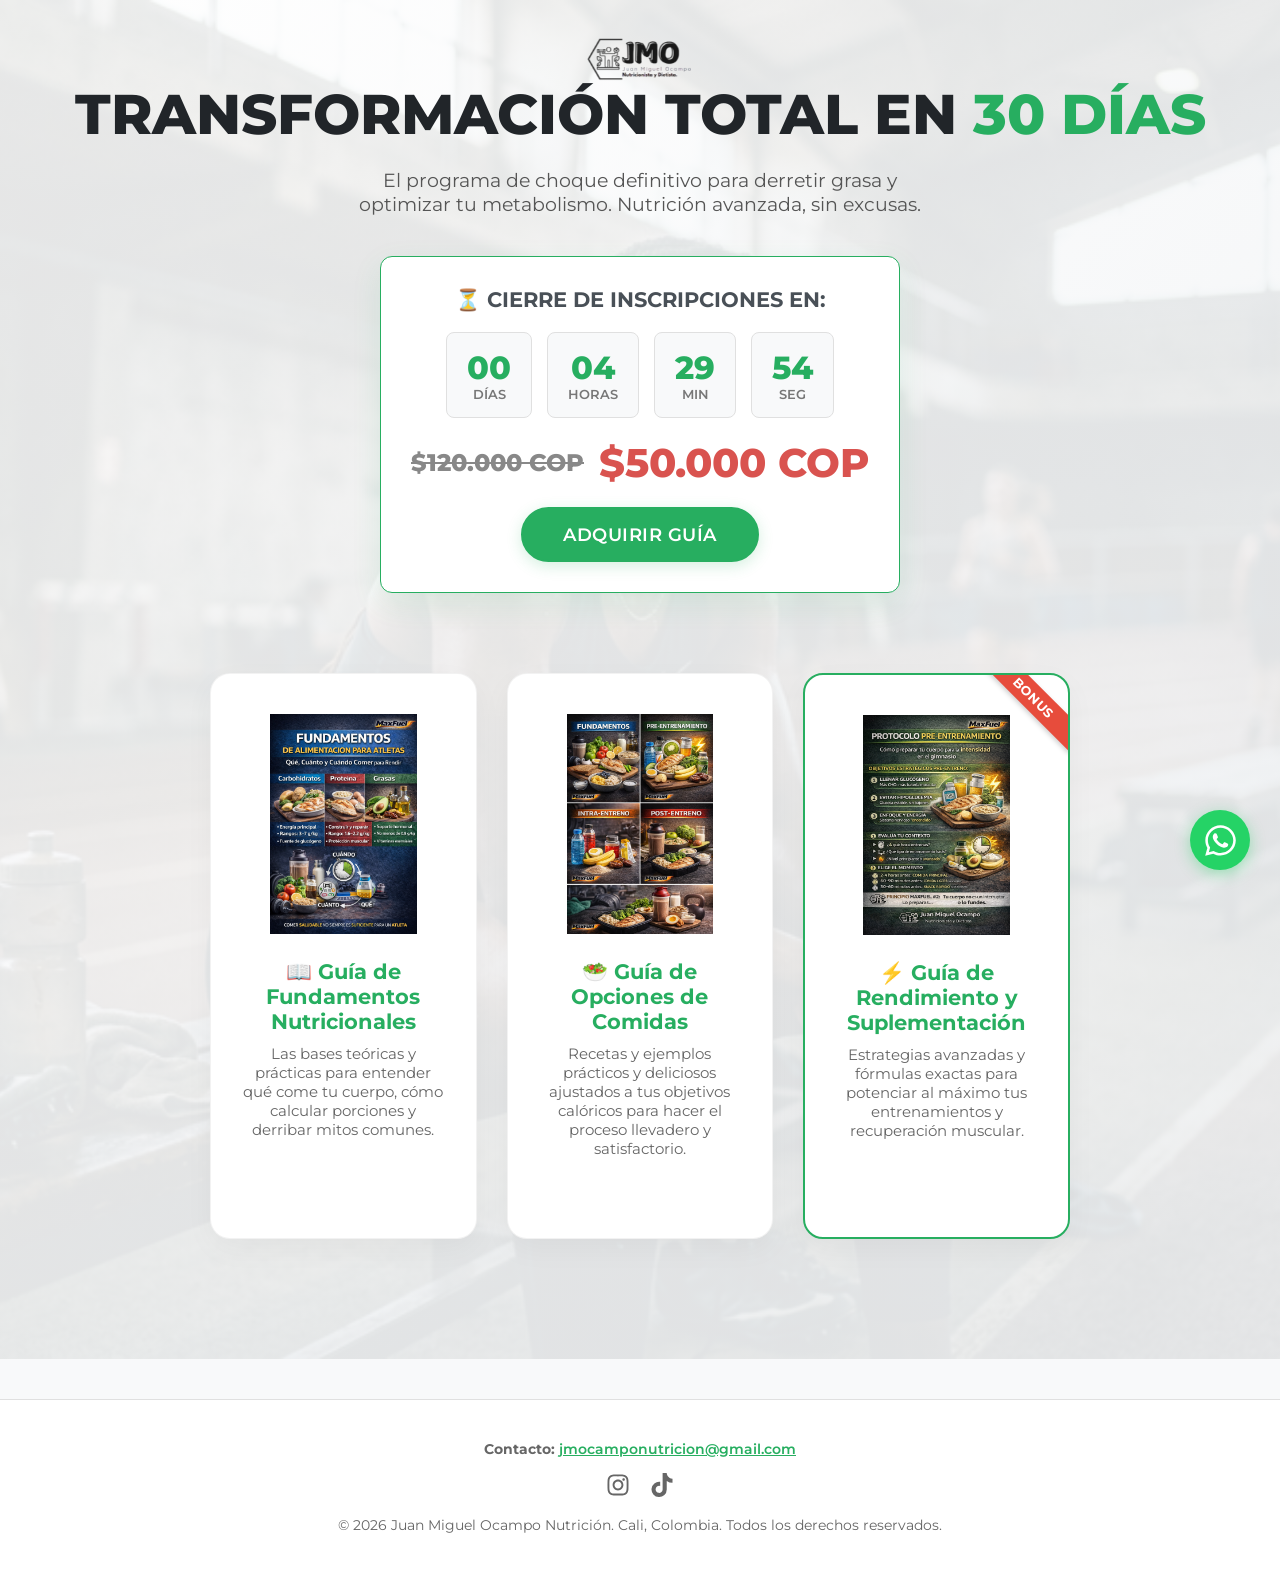
==== reto-30-dias.html @ 84cad260 "Add files via upload" ====
<!DOCTYPE html>
<html lang="es">

<head>
    <meta charset="UTF-8">
    <meta name="viewport" content="width=device-width, initial-scale=1.0">
    <title>Reto 30 Días - Juan Miguel Ocampo Nutrición</title>
    <meta name="description"
        content="Únete al Reto de 30 Días con Juan Miguel Ocampo, Nutricionista Deportivo. Transforma tu cuerpo con un plan nutricional de corte, guías de alimentación y soporte VIP.">
    <meta name="keywords"
        content="Juan Miguel Ocampo, nutricionista deportivo, reto 30 días, pérdida de grasa, déficit calórico, nutrición para atletas, transformación corporal">
    <meta name="author" content="Juan Miguel Ocampo">
    <link rel="icon" type="image/png" href="logo_jmo-sin_fondo.png">
    <link href="https://fonts.googleapis.com/css2?family=Montserrat:wght@400;600;800&display=swap" rel="stylesheet">
    <style>
        :root {
            --primary: #27ae60;
            --primary-hover: #219653;
            --dark-bg: #f8f9fa;
            --darker-bg: #ffffff;
            --text-main: #333333;
            --text-muted: #666666;
            --accent: rgba(39, 174, 96, 0.1);
            --border-color: #e0e0e0;
        }

        * {
            margin: 0;
            padding: 0;
            box-sizing: border-box;
        }

        html,
        body {
            overflow-x: hidden;
            width: 100%;
        }

        body {
            font-family: 'Montserrat', sans-serif;
            background-color: var(--dark-bg);
            color: var(--text-main);
            text-align: center;
        }

        header {
            padding: 15px 20px;
            background-color: transparent;
            position: fixed;
            width: 100%;
            top: 0;
            z-index: 1000;
            border-bottom: 1px solid transparent;
            transition: all 0.3s ease;
        }

        header.scrolled {
            background-color: rgba(255, 255, 255, 0.95);
            backdrop-filter: blur(10px);
            border-bottom: 1px solid var(--border-color);
            box-shadow: 0 4px 20px rgba(0, 0, 0, 0.05);
            padding: 10px 20px;
        }

        .logo {
            display: flex;
            align-items: center;
            justify-content: center;
        }

        .logo img {
            height: 80px;
            width: auto;
            max-width: 300px;
            object-fit: contain;
        }

        .hero {
            padding: 80px 20px;
            background: linear-gradient(135deg, rgba(255, 255, 255, 0.9) 0%, rgba(241, 243, 245, 0.93) 100%), url('img/reto_athlete.png') no-repeat center center/cover;
        }

        .hero h1 {
            font-size: 3.5rem;
            text-transform: uppercase;
            margin-bottom: 20px;
            color: #212529;
            font-weight: 800;
        }

        .hero h1 span {
            color: var(--primary);
        }

        .hero p {
            max-width: 600px;
            margin: 0 auto 40px;
            font-size: 1.2rem;
            color: #555555;
        }

        .urgency {
            background: #ffffff;
            padding: 30px;
            border-radius: 12px;
            border: 1px solid var(--primary);
            display: inline-block;
            margin-bottom: 40px;
            box-shadow: 0 10px 30px rgba(39, 174, 96, 0.1);
        }

        .timer {
            display: flex;
            gap: 15px;
            justify-content: center;
            margin: 20px 0;
        }

        .time-box {
            background: #f8f9fa;
            padding: 15px 20px;
            border-radius: 8px;
            border: 1px solid var(--border-color);
        }

        .time-box span {
            font-size: 2rem;
            font-weight: 800;
            color: var(--primary);
            display: block;
        }

        .time-label {
            font-size: 0.8rem;
            text-transform: uppercase;
            color: #777777;
            font-weight: 600;
        }

        .price-tag {
            font-size: 2.5rem;
            font-weight: 800;
            margin: 20px 0;
            display: flex;
            align-items: center;
            justify-content: center;
            gap: 15px;
        }

        .old-price {
            text-decoration: line-through;
            color: #888888;
            font-size: 1.5rem;
        }

        .new-price {
            color: #d9534f;
        }

        .btn {
            background: var(--primary);
            color: #ffffff;
            padding: 15px 40px;
            border-radius: 30px;
            font-size: 1.1rem;
            font-weight: 600;
            text-transform: uppercase;
            letter-spacing: 0.5px;
            text-decoration: none;
            display: inline-block;
            transition: 0.3s;
            box-shadow: 0 4px 15px rgba(39, 174, 96, 0.2);
            border: 2px solid var(--primary);
        }

        .btn:hover {
            transform: translateY(-3px);
            background: var(--primary-hover);
            border-color: var(--primary-hover);
            box-shadow: 0 8px 20px rgba(39, 174, 96, 0.3);
        }

        .features {
            display: grid;
            grid-template-columns: repeat(auto-fit, minmax(250px, 1fr));
            gap: 30px;
            max-width: 900px;
            margin: 40px auto;
            padding: 0 20px;
        }

        .feature-box {
            background: #ffffff;
            border: 1px solid rgba(0, 0, 0, 0.05);
            padding: 40px 30px;
            border-radius: 20px;
            transition: all 0.4s cubic-bezier(0.165, 0.84, 0.44, 1);
            text-align: center;
            box-shadow: 0 10px 30px rgba(0, 0, 0, 0.04);
            position: relative;
            overflow: hidden;
            display: flex;
            flex-direction: column;
            align-items: center;
        }

        .feature-box::before {
            content: '';
            position: absolute;
            top: 0;
            left: 0;
            width: 100%;
            height: 5px;
            background: linear-gradient(90deg, var(--primary), #2ecc71);
            opacity: 0;
            transition: opacity 0.4s ease;
        }

        .feature-box:hover {
            transform: translateY(-10px);
            box-shadow: 0 20px 40px rgba(39, 174, 96, 0.12);
            border-color: transparent;
        }

        .feature-box:hover::before {
            opacity: 1;
        }

        .feature-img {
            width: 100%;
            height: 220px;
            object-fit: contain;
            margin-bottom: 25px;
            transition: transform 0.5s ease;
        }

        .feature-box:hover .feature-img {
            transform: scale(1.05);
        }

        .feature-box h3 {
            color: var(--primary);
            margin-bottom: 10px;
            font-size: 1.3rem;
        }

        .feature-box p {
            color: #666666;
            font-size: 0.95rem;
        }

        @media (max-width: 768px) {
            .logo img {
                height: 60px;
            }

            .hero {
                padding: 100px 15px 40px;
            }

            .hero h1 {
                font-size: 2.3rem;
            }

            .hero p {
                font-size: 1rem;
            }

            .timer {
                flex-wrap: wrap;
                gap: 10px;
            }

            .time-box {
                padding: 10px 15px;
            }

            .time-box span {
                font-size: 1.5rem;
            }

            .price-tag {
                flex-direction: column;
                gap: 5px;
            }

            .btn {
                padding: 12px 25px;
                font-size: 1rem;
            }

            .features {
                margin: 20px auto;
                grid-template-columns: 1fr;
            }

            .feature-box {
                padding: 20px;
            }
        }

        .whatsapp-float {
            position: fixed;
            width: 60px;
            height: 60px;
            bottom: 30px;
            right: 30px;
            background-color: #25d366;
            color: #FFF;
            border-radius: 50px;
            display: flex;
            align-items: center;
            justify-content: center;
            box-shadow: 0 4px 15px rgba(37, 211, 102, 0.4);
            z-index: 1000;
            transition: all 0.3s ease;
        }

        .whatsapp-float:hover {
            transform: scale(1.1) translateY(-5px);
            box-shadow: 0 8px 25px rgba(37, 211, 102, 0.6);
            color: #FFF;
        }

        .whatsapp-icon {
            width: 35px;
            height: 35px;
            fill: currentColor;
        }

        /* Footer */
        footer {
            padding: 40px 5%;
            text-align: center;
            border-top: 1px solid var(--border-color);
            background: #ffffff;
            color: var(--text-muted);
            font-size: 0.9rem;
            margin-top: 40px;
        }

        .social-links {
            margin-top: 15px;
            display: flex;
            justify-content: center;
            gap: 20px;
        }

        .social-links a {
            color: var(--text-muted);
            transition: color 0.3s, transform 0.3s;
        }

        .social-links a:hover {
            color: var(--primary);
            transform: translateY(-2px);
        }

        .footer-info {
            margin-bottom: 5px;
        }

        .footer-info a {
            font-weight: 600;
            color: var(--primary);
            transition: color 0.3s;
        }

        .footer-info a:hover {
            color: var(--primary-hover);
        }

        /* Animation Classes */
        .fade-in {
            opacity: 0;
            transition: opacity 0.8s ease-out, transform 0.8s ease-out;
        }

        .slide-up {
            opacity: 0;
            transform: translateY(30px);
            transition: opacity 0.8s ease-out, transform 0.8s ease-out;
        }

        .fade-in.visible,
        .slide-up.visible {
            opacity: 1;
            transform: translateY(0);
        }
    </style>
</head>

<body>
    <header>
        <a href="index.html" class="logo">
            <img src="logo_jmo-sin_fondo.png" alt="JMO Nutrición">
        </a>
    </header>

    <div class="hero">
        <h1 class="slide-up">Transformación Total en <span>30 Días</span></h1>
        <p class="fade-in" style="transition-delay: 0.2s;">El programa de choque definitivo para derretir grasa y
            optimizar tu metabolismo. Nutrición avanzada, sin
            excusas.</p>

        <div class="urgency slide-up" style="transition-delay: 0.4s;">
            <h3 style="color: #495057; font-size: 1.3rem; margin-bottom: 10px;">⏳ CIERRE DE INSCRIPCIONES EN:</h3>
            <div class="timer">
                <div class="time-box"><span id="days">00</span>
                    <div class="time-label">Días</div>
                </div>
                <div class="time-box"><span id="hours">04</span>
                    <div class="time-label">Horas</div>
                </div>
                <div class="time-box"><span id="minutes">29</span>
                    <div class="time-label">Min</div>
                </div>
                <div class="time-box"><span id="seconds">55</span>
                    <div class="time-label">Seg</div>
                </div>
            </div>
            <div class="price-tag">
                <span class="old-price">$120.000 COP</span>
                <span class="new-price">$50.000 COP</span>
            </div>
            <a href="https://hotmart.com/es/marketplace/productos/metodo-maxfue30-nutricion-aplicada-para-atletas/T104395851O"
                class="btn" target="_blank">Adquirir Guía</a>
        </div>

        <div class="features">
            <div class="feature-box slide-up" style="transition-delay: 0.1s;">
                <img src="img/guia-fundamentos.png" alt="Guía de Fundamentos" class="feature-img">
                <h3>📖 Guía de Fundamentos Nutricionales</h3>
                <p>Las bases teóricas y prácticas para entender qué come tu cuerpo, cómo calcular porciones y derribar
                    mitos comunes.</p>
            </div>
            <div class="feature-box slide-up" style="transition-delay: 0.2s;">
                <img src="img/todas-comidas.png" alt="Guía de Alimentación" class="feature-img">
                <h3>🥗 Guía de Opciones de Comidas</h3>
                <p>Recetas y ejemplos prácticos y deliciosos ajustados a tus objetivos calóricos para hacer el proceso
                    llevadero y satisfactorio.</p>
            </div>
            <div class="feature-box slide-up"
                style="position: relative; transition-delay: 0.3s; border: 2px solid var(--primary);">
                <div
                    style="position: absolute; top: 10px; right: -30px; background: #e74c3c; color: white; padding: 5px 40px; transform: rotate(45deg); font-size: 0.8rem; font-weight: bold; box-shadow: 0 2px 5px rgba(0,0,0,0.2);">
                    BONUS</div>
                <img src="img/guia-rendimiento.png" alt="Guía de Rendimiento" class="feature-img">
                <h3>⚡ Guía de Rendimiento y Suplementación</h3>
                <p>Estrategias avanzadas y fórmulas exactas para potenciar al máximo tus entrenamientos y recuperación
                    muscular.</p>
            </div>
        </div>
    </div>

    <footer>
        <div class="footer-info">
            <p><strong>Contacto:</strong> <a href="mailto:jmocamponutricion@gmail.com">jmocamponutricion@gmail.com</a>
            </p>
        </div>
        <div class="social-links">
            <a href="https://www.instagram.com/jmo_nutricion/" target="_blank" aria-label="Instagram">
                <svg viewBox="0 0 448 512" width="24" height="24" fill="currentColor">
                    <path
                        d="M224.1 141c-63.6 0-114.9 51.3-114.9 114.9s51.3 114.9 114.9 114.9S339 319.5 339 255.9 287.7 141 224.1 141zm0 189.6c-41.1 0-74.7-33.5-74.7-74.7s33.5-74.7 74.7-74.7 74.7 33.5 74.7 74.7-33.6 74.7-74.7 74.7zm146.4-194.3c0 14.9-12 26.8-26.8 26.8-14.9 0-26.8-12-26.8-26.8s12-26.8 26.8-26.8 26.8 12 26.8 26.8zm76.1 27.2c-1.7-35.9-9.9-67.7-36.2-93.9-26.2-26.2-58-34.4-93.9-36.2-37-2.1-147.9-2.1-184.9 0-35.8 1.7-67.6 9.9-93.9 36.1s-34.4 58-36.2 93.9c-2.1 37-2.1 147.9 0 184.9 1.7 35.9 9.9 67.7 36.2 93.9s58 34.4 93.9 36.2c37 2.1 147.9 2.1 184.9 0 35.9-1.7 67.7-9.9 93.9-36.2 26.2-26.2 34.4-58 36.2-93.9 2.1-37 2.1-147.8 0-184.8zM398.8 388c-7.8 19.6-22.9 34.7-42.6 42.6-29.5 11.7-99.5 9-132.1 9s-102.7 2.6-132.1-9c-19.6-7.8-34.7-22.9-42.6-42.6-11.7-29.5-9-99.5-9-132.1s-2.6-102.7 9-132.1c7.8-19.6 22.9-34.7 42.6-42.6 29.5-11.7 99.5-9 132.1-9s102.7-2.6 132.1 9c19.6 7.8 34.7 22.9 42.6 42.6 11.7 29.5 9 99.5 9 132.1s2.7 102.7-9 132.1z" />
                </svg>
            </a>
            <a href="https://www.tiktok.com/@_ocampo226" target="_blank" aria-label="TikTok">
                <svg viewBox="0 0 448 512" width="24" height="24" fill="currentColor">
                    <path
                        d="M448,209.91a210.06,210.06,0,0,1-122.77-39.25V349.38A162.55,162.55,0,1,1,185,188.31V278.2a74.62,74.62,0,1,0,52.23,71.18V0l88,0a121.18,121.18,0,0,0,1.86,22.17h0A122.18,122.18,0,0,0,381,102.39a121.43,121.43,0,0,0,67,20.14Z" />
                </svg>
            </a>
        </div>
        <p style="margin-top: 15px;">&copy; 2026 Juan Miguel Ocampo Nutrición. Cali, Colombia. Todos los derechos
            reservados.</p>
    </footer>

    <script>
        let t = 4 * 3600 + 29 * 60 + 55;
        setInterval(() => {
            if (t > 0) t--;
            document.getElementById('hours').innerText = String(Math.floor(t / 3600)).padStart(2, '0');
            document.getElementById('minutes').innerText = String(Math.floor((t % 3600) / 60)).padStart(2, '0');
            document.getElementById('seconds').innerText = String(t % 60).padStart(2, '0');
        }, 1000);

        // Header scroll effect
        window.addEventListener('scroll', () => {
            const header = document.querySelector('header');
            if (window.scrollY > 50) {
                header.classList.add('scrolled');
            } else {
                header.classList.remove('scrolled');
            }
        });

        // Intersection Observer for animations
        const observerOptions = {
            root: null,
            rootMargin: '0px',
            threshold: 0.15
        };

        const observer = new IntersectionObserver((entries, observer) => {
            entries.forEach(entry => {
                if (entry.isIntersecting) {
                    entry.target.classList.add('visible');
                    observer.unobserve(entry.target);
                }
            });
        }, observerOptions);

        document.querySelectorAll('.fade-in, .slide-up').forEach(element => {
            observer.observe(element);
        });

        setTimeout(() => {
            document.querySelectorAll('.hero .slide-up, .hero .fade-in, .urgency.slide-up').forEach(el => {
                el.classList.add('visible');
            });
        }, 100);
    </script>

    <!-- Botón flotante de WhatsApp -->
    <a href="https://wa.me/573128251604?text=Hola,%20vengo%20de%20la%20p%C3%A1gina%20web%20y%20me%20gustar%C3%ADa%20agendar%20una%20cita%20o%20conocer%20m%C3%A1s%20sobre%20los%20planes."
        class="whatsapp-float" target="_blank" aria-label="Hablar por WhatsApp">
        <svg class="whatsapp-icon" xmlns="http://www.w3.org/2000/svg" viewBox="0 0 448 512">
            <!--!Font Awesome Free 6.5.1 by @fontawesome - https://fontawesome.com License - https://fontawesome.com/license/free Copyright 2024 Fonticons, Inc.-->
            <path
                d="M380.9 97.1C339 55.1 283.2 32 223.9 32c-122.4 0-222 99.6-222 222 0 39.1 10.2 77.3 29.6 111L0 480l117.7-30.9c32.4 17.7 68.9 27 106.1 27h.1c122.3 0 224.1-99.6 224.1-222 0-59.3-25.2-115-67.1-157zm-157 341.6c-33.2 0-65.7-8.9-94-25.7l-6.7-4-69.8 18.3L72 359.2l-4.4-7c-18.5-29.4-28.2-63.3-28.2-98.2 0-101.7 82.8-184.5 184.6-184.5 49.3 0 95.6 19.2 130.4 54.1 34.8 34.9 56.2 81.2 56.1 130.5 0 101.8-84.9 184.6-186.6 184.6zm101.2-138.2c-5.5-2.8-32.8-16.2-37.9-18-5.1-1.9-8.8-2.8-12.5 2.8-3.7 5.6-14.3 18-17.6 21.8-3.2 3.7-6.5 4.2-12 1.4-32.6-16.3-54-29.1-75.5-66-5.7-9.8 5.7-9.1 16.3-30.3 1.8-3.7 .9-6.9-.5-9.7-1.4-2.8-12.5-30.1-17.1-41.2-4.5-10.8-9.1-9.3-12.5-9.5-3.2-.2-6.9-.2-10.6-.2-3.7 0-9.7 1.4-14.8 6.9-5.1 5.6-19.4 19-19.4 46.3 0 27.3 19.9 53.7 22.6 57.4 2.8 3.7 39.1 59.7 94.8 83.8 35.2 15.2 49 16.5 66.6 13.9 10.7-1.6 32.8-13.4 37.4-26.4 4.6-13 4.6-24.1 3.2-26.4-1.3-2.5-5-3.9-10.5-6.6z" />
        </svg>
    </a>
</body>

</html>
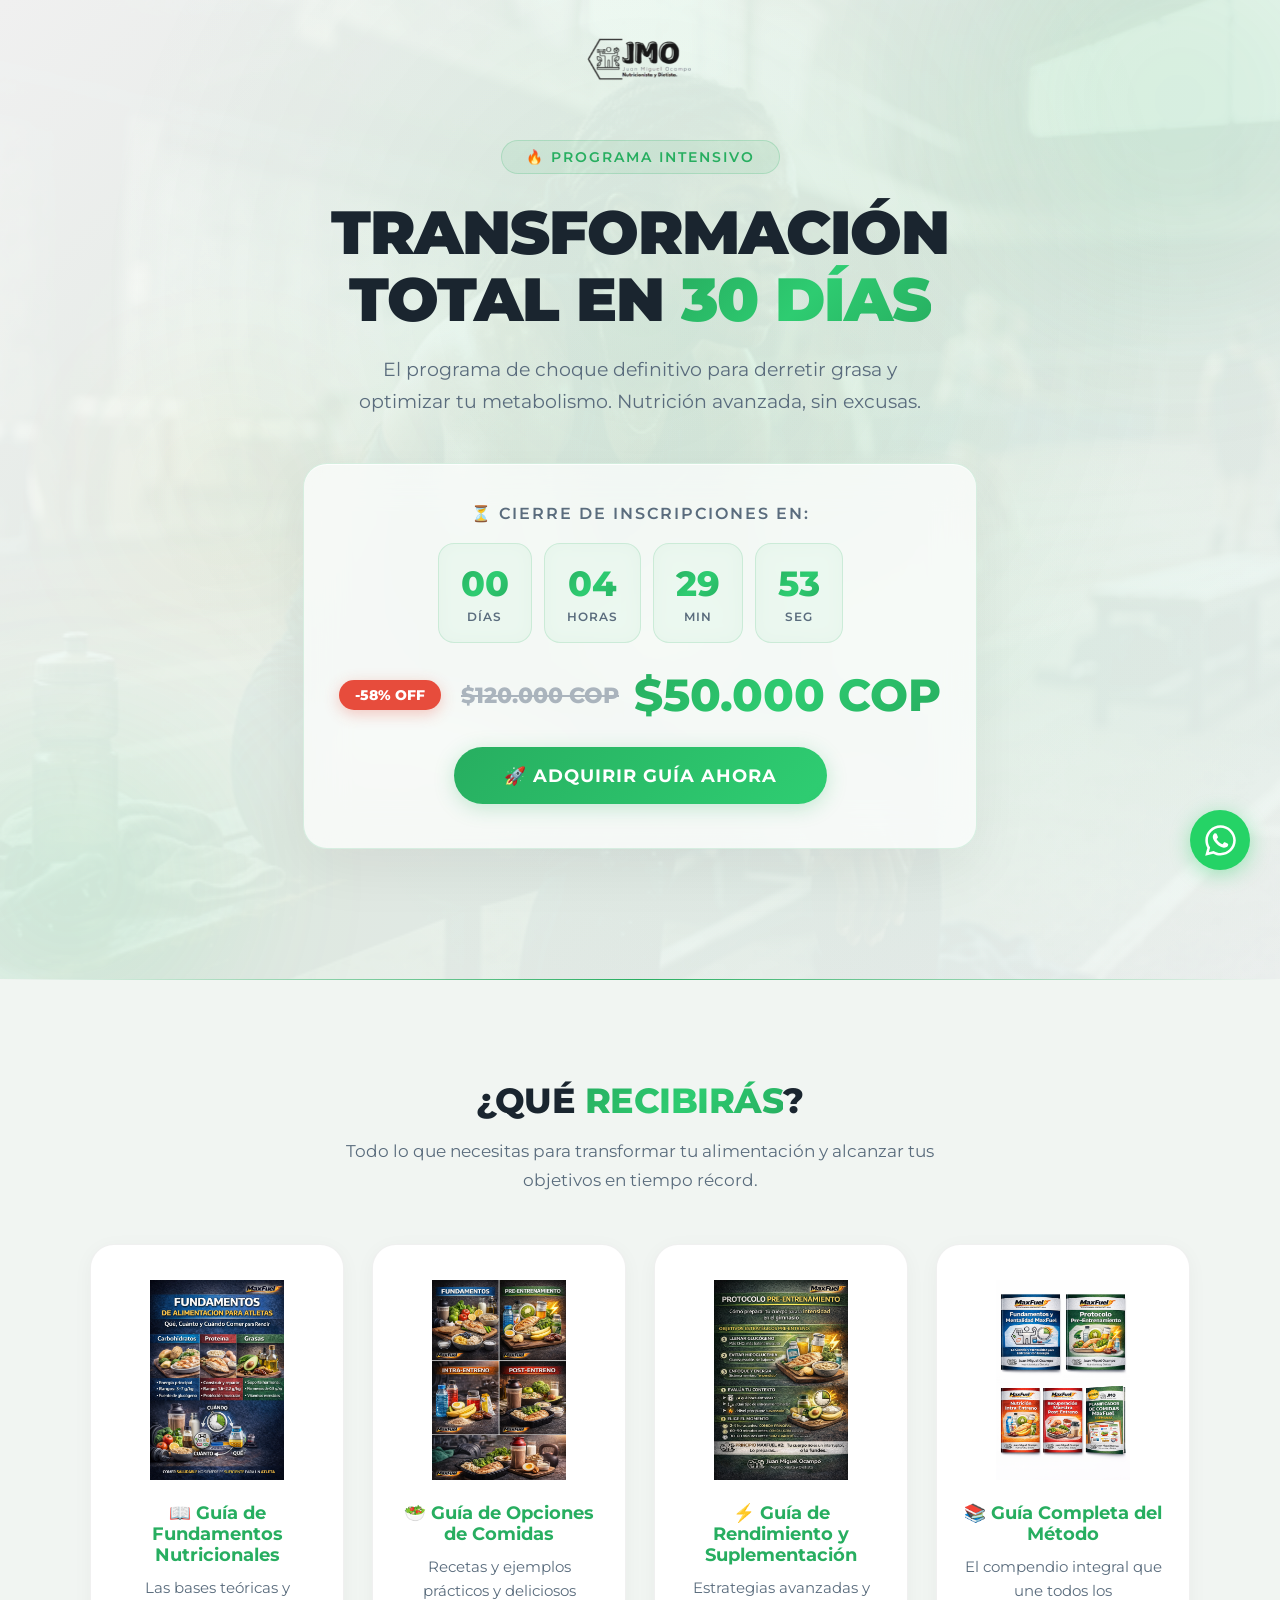
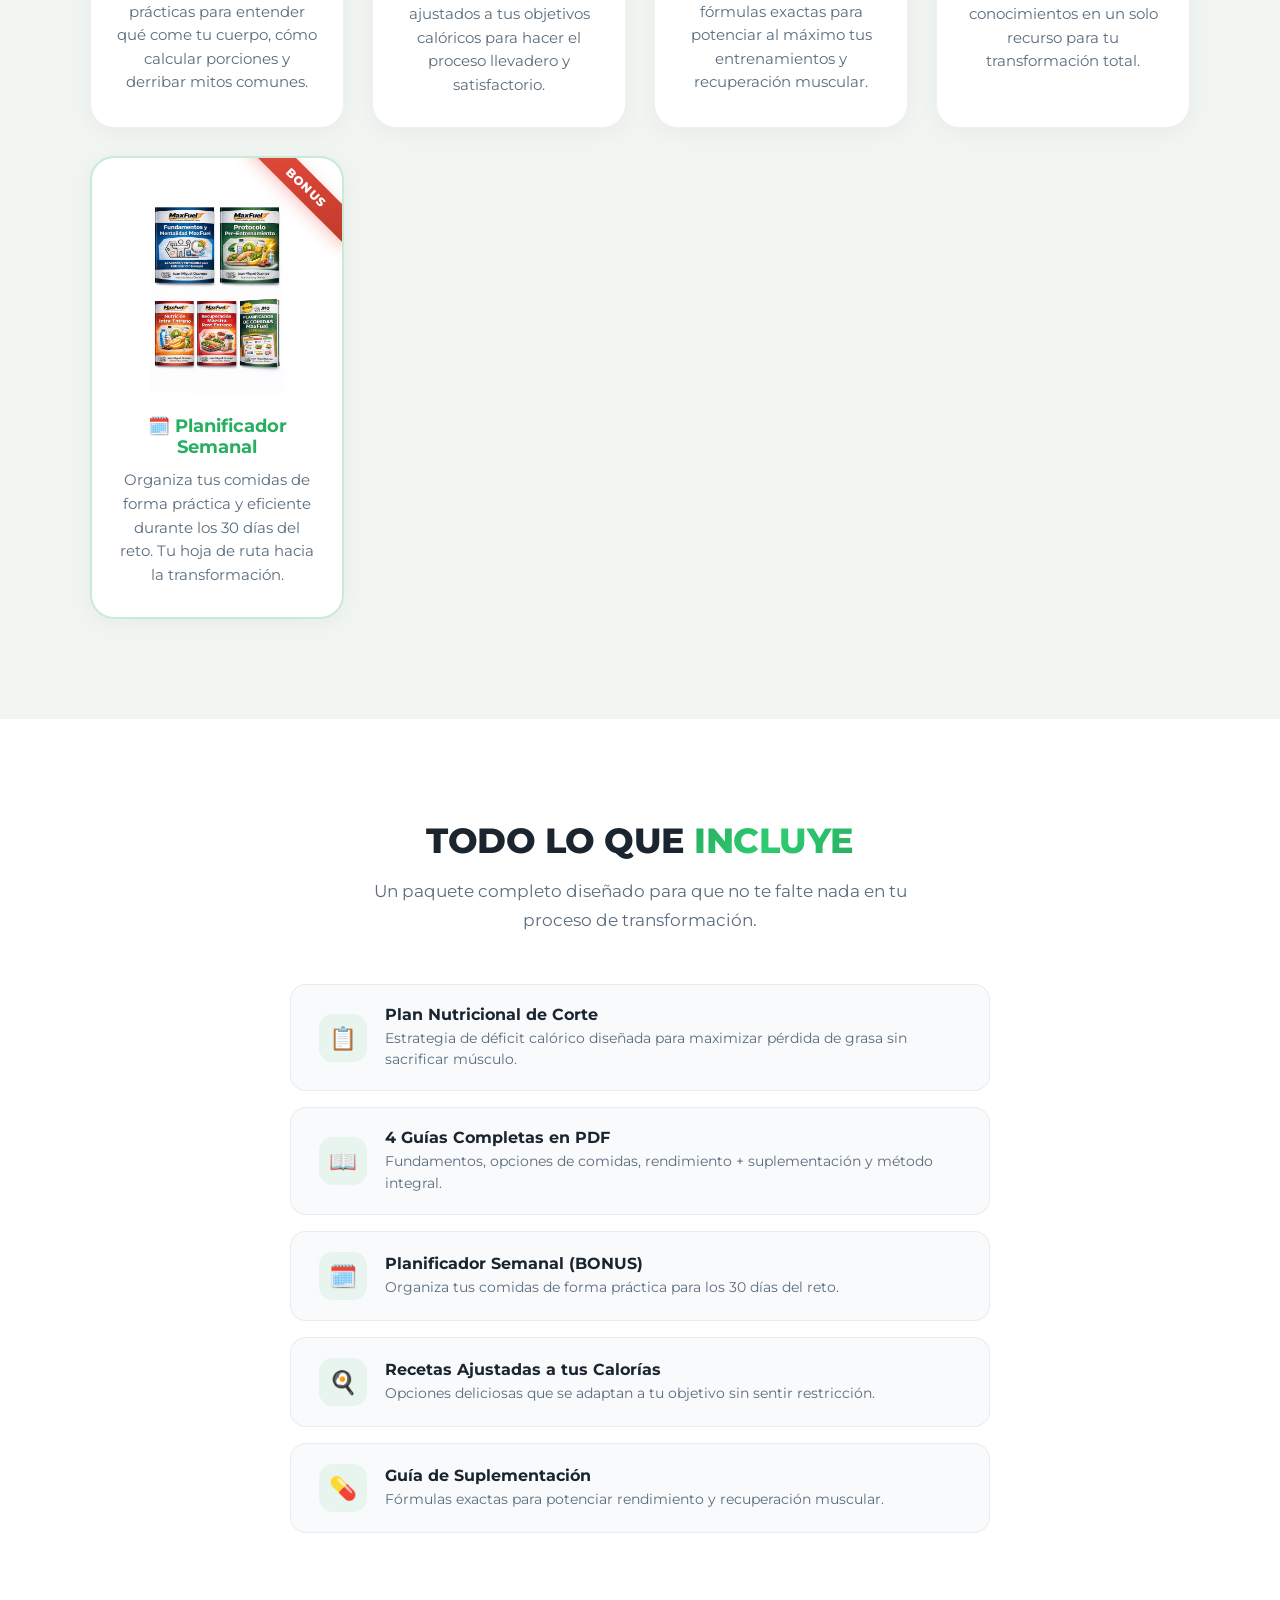
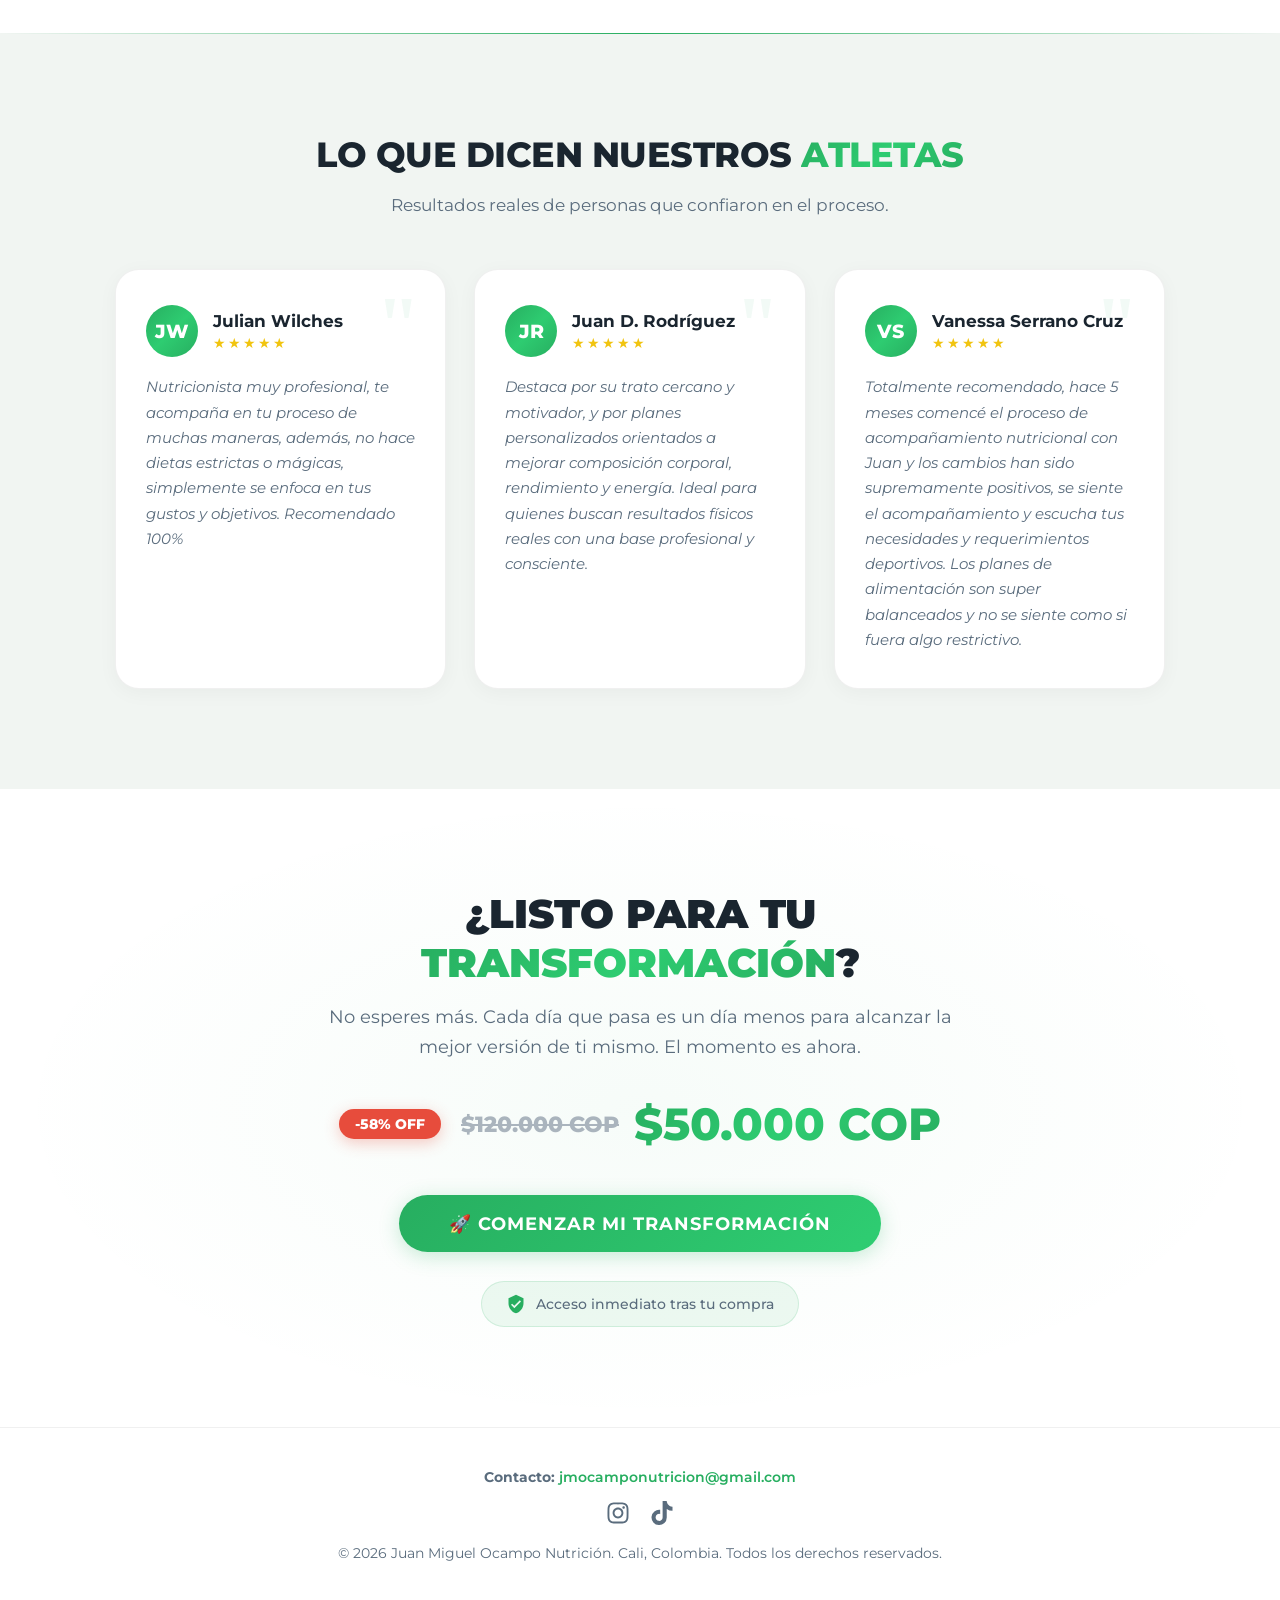
==== commit adab48a5: "Add files via upload" ====
--- a/reto-30-dias.html
+++ b/reto-30-dias.html
@@ -11,17 +11,27 @@
         content="Juan Miguel Ocampo, nutricionista deportivo, reto 30 días, pérdida de grasa, déficit calórico, nutrición para atletas, transformación corporal">
     <meta name="author" content="Juan Miguel Ocampo">
     <link rel="icon" type="image/png" href="logo_jmo-sin_fondo.png">
-    <link href="https://fonts.googleapis.com/css2?family=Montserrat:wght@400;600;800&display=swap" rel="stylesheet">
+    <link href="https://fonts.googleapis.com/css2?family=Montserrat:wght@400;500;600;700;800;900&display=swap"
+        rel="stylesheet">
     <style>
         :root {
             --primary: #27ae60;
             --primary-hover: #219653;
-            --dark-bg: #f8f9fa;
-            --darker-bg: #ffffff;
-            --text-main: #333333;
-            --text-muted: #666666;
-            --accent: rgba(39, 174, 96, 0.1);
-            --border-color: #e0e0e0;
+            --primary-light: rgba(39, 174, 96, 0.08);
+            --primary-glow: rgba(39, 174, 96, 0.25);
+            --light-bg: #f8fafb;
+            --white-bg: #ffffff;
+            --section-alt: #f1f5f2;
+            --card-bg: #ffffff;
+            --card-border: rgba(0, 0, 0, 0.06);
+            --text-main: #2c3e50;
+            --text-muted: #5a6c7d;
+            --text-bright: #1a252f;
+            --accent-red: #e74c3c;
+            --accent-gold: #f1c40f;
+            --gradient-hero: linear-gradient(135deg, #ffffff 0%, #edf7f0 50%, #f8fafb 100%);
+            --gradient-primary: linear-gradient(135deg, #27ae60, #2ecc71, #27ae60);
+            --gradient-card: linear-gradient(145deg, rgba(39, 174, 96, 0.05), rgba(46, 204, 113, 0.02));
         }
 
         * {
@@ -30,6 +40,10 @@
             box-sizing: border-box;
         }
 
+        html {
+            scroll-behavior: smooth;
+        }
+
         html,
         body {
             overflow-x: hidden;
@@ -38,11 +52,12 @@
 
         body {
             font-family: 'Montserrat', sans-serif;
-            background-color: var(--dark-bg);
+            background-color: var(--light-bg);
             color: var(--text-main);
             text-align: center;
         }
 
+        /* ==================== HEADER ==================== */
         header {
             padding: 15px 20px;
             background-color: transparent;
@@ -51,15 +66,16 @@
             top: 0;
             z-index: 1000;
             border-bottom: 1px solid transparent;
-            transition: all 0.3s ease;
+            transition: all 0.4s cubic-bezier(0.4, 0, 0.2, 1);
         }
 
         header.scrolled {
             background-color: rgba(255, 255, 255, 0.95);
-            backdrop-filter: blur(10px);
-            border-bottom: 1px solid var(--border-color);
-            box-shadow: 0 4px 20px rgba(0, 0, 0, 0.05);
-            padding: 10px 20px;
+            backdrop-filter: blur(20px);
+            -webkit-backdrop-filter: blur(20px);
+            border-bottom: 1px solid var(--card-border);
+            box-shadow: 0 4px 30px rgba(0, 0, 0, 0.06);
+            padding: 8px 20px;
         }
 
         .logo {
@@ -75,72 +91,270 @@
             object-fit: contain;
         }
 
+        /* ==================== HERO ==================== */
         .hero {
-            padding: 80px 20px;
-            background: linear-gradient(135deg, rgba(255, 255, 255, 0.9) 0%, rgba(241, 243, 245, 0.93) 100%), url('img/reto_athlete.png') no-repeat center center/cover;
+            position: relative;
+            padding: 140px 20px 80px;
+            background: var(--gradient-hero);
+            overflow: hidden;
+            min-height: 100vh;
+            display: flex;
+            flex-direction: column;
+            align-items: center;
+            justify-content: center;
+        }
+
+        .hero::before {
+            content: '';
+            position: absolute;
+            inset: 0;
+            background: url('img/reto_athlete.png') no-repeat center center/cover;
+            opacity: 0.06;
+        }
+
+        .hero::after {
+            content: '';
+            position: absolute;
+            inset: 0;
+            background: radial-gradient(ellipse at 50% 30%, rgba(39, 174, 96, 0.08) 0%, transparent 60%),
+                radial-gradient(ellipse at 80% 70%, rgba(46, 204, 113, 0.05) 0%, transparent 50%);
+        }
+
+        /* Decorative animated blobs */
+        .blob {
+            position: absolute;
+            border-radius: 50%;
+            filter: blur(90px);
+            opacity: 0.12;
+            animation: blobFloat 8s ease-in-out infinite;
+            z-index: 0;
+        }
+
+        .blob-1 {
+            width: 400px;
+            height: 400px;
+            background: var(--primary);
+            top: -100px;
+            right: -100px;
+            animation-delay: 0s;
+        }
+
+        .blob-2 {
+            width: 300px;
+            height: 300px;
+            background: #2ecc71;
+            bottom: -50px;
+            left: -80px;
+            animation-delay: -3s;
+        }
+
+        .blob-3 {
+            width: 200px;
+            height: 200px;
+            background: var(--accent-gold);
+            top: 40%;
+            left: 10%;
+            animation-delay: -5s;
+            opacity: 0.06;
+        }
+
+        @keyframes blobFloat {
+
+            0%,
+            100% {
+                transform: translate(0, 0) scale(1);
+            }
+
+            33% {
+                transform: translate(30px, -20px) scale(1.05);
+            }
+
+            66% {
+                transform: translate(-20px, 15px) scale(0.95);
+            }
+        }
+
+        .hero-content {
+            position: relative;
+            z-index: 1;
+            max-width: 800px;
+            margin: 0 auto;
+        }
+
+        .hero-badge {
+            display: inline-block;
+            padding: 8px 24px;
+            background: var(--primary-light);
+            border: 1px solid rgba(39, 174, 96, 0.2);
+            border-radius: 50px;
+            font-size: 0.85rem;
+            font-weight: 600;
+            color: var(--primary);
+            text-transform: uppercase;
+            letter-spacing: 2px;
+            margin-bottom: 25px;
         }
 
         .hero h1 {
-            font-size: 3.5rem;
+            font-size: 3.8rem;
             text-transform: uppercase;
             margin-bottom: 20px;
-            color: #212529;
-            font-weight: 800;
+            color: var(--text-bright);
+            font-weight: 900;
+            line-height: 1.1;
+            letter-spacing: -1px;
         }
 
         .hero h1 span {
-            color: var(--primary);
+            background: var(--gradient-primary);
+            -webkit-background-clip: text;
+            -webkit-text-fill-color: transparent;
+            background-clip: text;
         }
 
         .hero p {
             max-width: 600px;
-            margin: 0 auto 40px;
+            margin: 0 auto 45px;
             font-size: 1.2rem;
-            color: #555555;
-        }
-
+            color: var(--text-muted);
+            line-height: 1.7;
+        }
+
+        /* ==================== URGENCY / TIMER ==================== */
         .urgency {
-            background: #ffffff;
-            padding: 30px;
-            border-radius: 12px;
-            border: 1px solid var(--primary);
+            background: rgba(255, 255, 255, 0.7);
+            backdrop-filter: blur(20px);
+            -webkit-backdrop-filter: blur(20px);
+            padding: 40px 35px;
+            border-radius: 24px;
+            border: 1px solid rgba(39, 174, 96, 0.15);
             display: inline-block;
-            margin-bottom: 40px;
-            box-shadow: 0 10px 30px rgba(39, 174, 96, 0.1);
+            margin-bottom: 50px;
+            box-shadow: 0 20px 60px rgba(0, 0, 0, 0.06),
+                inset 0 1px 0 rgba(255, 255, 255, 0.8);
+            position: relative;
+            z-index: 1;
+        }
+
+        .urgency h3 {
+            color: var(--text-muted);
+            font-size: 1rem;
+            margin-bottom: 15px;
+            letter-spacing: 2px;
+            text-transform: uppercase;
+            font-weight: 600;
         }
 
         .timer {
             display: flex;
-            gap: 15px;
+            gap: 12px;
             justify-content: center;
             margin: 20px 0;
         }
 
         .time-box {
-            background: #f8f9fa;
-            padding: 15px 20px;
-            border-radius: 8px;
-            border: 1px solid var(--border-color);
+            background: var(--primary-light);
+            backdrop-filter: blur(10px);
+            padding: 18px 22px;
+            border-radius: 16px;
+            border: 1px solid rgba(39, 174, 96, 0.15);
+            min-width: 80px;
+            transition: all 0.3s ease;
+            position: relative;
+            overflow: hidden;
+        }
+
+        .time-box::before {
+            content: '';
+            position: absolute;
+            inset: 0;
+            background: linear-gradient(135deg, rgba(39, 174, 96, 0.08), transparent);
+            opacity: 0;
+            transition: opacity 0.3s ease;
+        }
+
+        .time-box:hover::before {
+            opacity: 1;
         }
 
         .time-box span {
-            font-size: 2rem;
+            font-size: 2.2rem;
             font-weight: 800;
-            color: var(--primary);
+            background: var(--gradient-primary);
+            -webkit-background-clip: text;
+            -webkit-text-fill-color: transparent;
+            background-clip: text;
             display: block;
+            position: relative;
         }
 
         .time-label {
-            font-size: 0.8rem;
+            font-size: 0.75rem;
             text-transform: uppercase;
-            color: #777777;
+            color: var(--text-muted);
             font-weight: 600;
+            letter-spacing: 1px;
+            margin-top: 4px;
+        }
+
+        .time-box.pulse {
+            animation: timerPulse 0.6s ease;
+        }
+
+        @keyframes timerPulse {
+            0% {
+                transform: scale(1);
+                border-color: rgba(39, 174, 96, 0.15);
+            }
+
+            50% {
+                transform: scale(1.05);
+                border-color: rgba(39, 174, 96, 0.4);
+            }
+
+            100% {
+                transform: scale(1);
+                border-color: rgba(39, 174, 96, 0.15);
+            }
+        }
+
+        /* ==================== PRICING ==================== */
+        .price-container {
+            margin: 25px 0;
+            position: relative;
+            display: flex;
+            align-items: center;
+            justify-content: center;
+            gap: 20px;
+            flex-wrap: wrap;
+        }
+
+        .discount-badge {
+            background: var(--accent-red);
+            color: white;
+            padding: 6px 16px;
+            border-radius: 50px;
+            font-size: 0.9rem;
+            font-weight: 800;
+            animation: badgeBounce 2s ease-in-out infinite;
+            box-shadow: 0 4px 15px rgba(231, 76, 60, 0.3);
+        }
+
+        @keyframes badgeBounce {
+
+            0%,
+            100% {
+                transform: scale(1);
+            }
+
+            50% {
+                transform: scale(1.08);
+            }
         }
 
         .price-tag {
             font-size: 2.5rem;
             font-weight: 800;
-            margin: 20px 0;
             display: flex;
             align-items: center;
             justify-content: center;
@@ -149,59 +363,123 @@
 
         .old-price {
             text-decoration: line-through;
-            color: #888888;
-            font-size: 1.5rem;
+            color: #aab4bd;
+            font-size: 1.4rem;
         }
 
         .new-price {
-            color: #d9534f;
-        }
-
+            background: var(--gradient-primary);
+            -webkit-background-clip: text;
+            -webkit-text-fill-color: transparent;
+            background-clip: text;
+            font-size: 2.8rem;
+        }
+
+        /* ==================== BUTTONS ==================== */
         .btn {
-            background: var(--primary);
+            background: var(--gradient-primary);
+            background-size: 200% auto;
             color: #ffffff;
-            padding: 15px 40px;
-            border-radius: 30px;
+            padding: 18px 50px;
+            border-radius: 60px;
             font-size: 1.1rem;
-            font-weight: 600;
+            font-weight: 700;
             text-transform: uppercase;
-            letter-spacing: 0.5px;
+            letter-spacing: 1px;
             text-decoration: none;
             display: inline-block;
-            transition: 0.3s;
-            box-shadow: 0 4px 15px rgba(39, 174, 96, 0.2);
-            border: 2px solid var(--primary);
+            transition: all 0.4s cubic-bezier(0.4, 0, 0.2, 1);
+            box-shadow: 0 4px 20px var(--primary-glow);
+            border: none;
+            cursor: pointer;
+            position: relative;
+            overflow: hidden;
+        }
+
+        .btn::before {
+            content: '';
+            position: absolute;
+            top: 0;
+            left: -100%;
+            width: 100%;
+            height: 100%;
+            background: linear-gradient(90deg, transparent, rgba(255, 255, 255, 0.25), transparent);
+            transition: left 0.5s ease;
+        }
+
+        .btn:hover::before {
+            left: 100%;
         }
 
         .btn:hover {
             transform: translateY(-3px);
-            background: var(--primary-hover);
-            border-color: var(--primary-hover);
-            box-shadow: 0 8px 20px rgba(39, 174, 96, 0.3);
+            box-shadow: 0 8px 35px var(--primary-glow);
+            background-position: right center;
+        }
+
+        /* ==================== SECTIONS ==================== */
+        .section-title {
+            font-size: 2.2rem;
+            font-weight: 800;
+            color: var(--text-bright);
+            margin-bottom: 15px;
+            text-transform: uppercase;
+            letter-spacing: -0.5px;
+        }
+
+        .section-title span {
+            background: var(--gradient-primary);
+            -webkit-background-clip: text;
+            -webkit-text-fill-color: transparent;
+            background-clip: text;
+        }
+
+        .section-subtitle {
+            color: var(--text-muted);
+            font-size: 1.05rem;
+            max-width: 600px;
+            margin: 0 auto 50px;
+            line-height: 1.7;
+        }
+
+        /* ==================== FEATURES ==================== */
+        .features-section {
+            padding: 100px 20px;
+            background: var(--section-alt);
+            position: relative;
+        }
+
+        .features-section::before {
+            content: '';
+            position: absolute;
+            top: 0;
+            left: 0;
+            right: 0;
+            height: 1px;
+            background: linear-gradient(90deg, transparent, var(--primary), transparent);
         }
 
         .features {
             display: grid;
-            grid-template-columns: repeat(auto-fit, minmax(250px, 1fr));
-            gap: 30px;
-            max-width: 900px;
-            margin: 40px auto;
-            padding: 0 20px;
+            grid-template-columns: repeat(auto-fit, minmax(240px, 1fr));
+            gap: 28px;
+            max-width: 1100px;
+            margin: 0 auto;
         }
 
         .feature-box {
-            background: #ffffff;
-            border: 1px solid rgba(0, 0, 0, 0.05);
-            padding: 40px 30px;
-            border-radius: 20px;
-            transition: all 0.4s cubic-bezier(0.165, 0.84, 0.44, 1);
+            background: var(--card-bg);
+            border: 1px solid var(--card-border);
+            padding: 35px 25px 30px;
+            border-radius: 24px;
+            transition: all 0.5s cubic-bezier(0.165, 0.84, 0.44, 1);
             text-align: center;
-            box-shadow: 0 10px 30px rgba(0, 0, 0, 0.04);
             position: relative;
             overflow: hidden;
             display: flex;
             flex-direction: column;
             align-items: center;
+            box-shadow: 0 4px 20px rgba(0, 0, 0, 0.04);
         }
 
         .feature-box::before {
@@ -210,28 +488,41 @@
             top: 0;
             left: 0;
             width: 100%;
-            height: 5px;
-            background: linear-gradient(90deg, var(--primary), #2ecc71);
+            height: 4px;
+            background: var(--gradient-primary);
             opacity: 0;
             transition: opacity 0.4s ease;
         }
 
+        .feature-box::after {
+            content: '';
+            position: absolute;
+            inset: 0;
+            background: radial-gradient(circle at 50% 0%, rgba(39, 174, 96, 0.04), transparent 70%);
+            opacity: 0;
+            transition: opacity 0.5s ease;
+        }
+
         .feature-box:hover {
             transform: translateY(-10px);
-            box-shadow: 0 20px 40px rgba(39, 174, 96, 0.12);
+            box-shadow: 0 20px 50px rgba(39, 174, 96, 0.12),
+                0 0 0 1px rgba(39, 174, 96, 0.15);
             border-color: transparent;
         }
 
-        .feature-box:hover::before {
+        .feature-box:hover::before,
+        .feature-box:hover::after {
             opacity: 1;
         }
 
         .feature-img {
             width: 100%;
-            height: 220px;
+            height: 200px;
             object-fit: contain;
-            margin-bottom: 25px;
+            margin-bottom: 22px;
             transition: transform 0.5s ease;
+            position: relative;
+            z-index: 1;
         }
 
         .feature-box:hover .feature-img {
@@ -240,65 +531,280 @@
 
         .feature-box h3 {
             color: var(--primary);
-            margin-bottom: 10px;
-            font-size: 1.3rem;
+            margin-bottom: 12px;
+            font-size: 1.1rem;
+            font-weight: 700;
+            position: relative;
+            z-index: 1;
         }
 
         .feature-box p {
-            color: #666666;
-            font-size: 0.95rem;
-        }
-
-        @media (max-width: 768px) {
-            .logo img {
-                height: 60px;
-            }
-
-            .hero {
-                padding: 100px 15px 40px;
-            }
-
-            .hero h1 {
-                font-size: 2.3rem;
-            }
-
-            .hero p {
-                font-size: 1rem;
-            }
-
-            .timer {
-                flex-wrap: wrap;
-                gap: 10px;
-            }
-
-            .time-box {
-                padding: 10px 15px;
-            }
-
-            .time-box span {
-                font-size: 1.5rem;
-            }
-
-            .price-tag {
-                flex-direction: column;
-                gap: 5px;
-            }
-
-            .btn {
-                padding: 12px 25px;
-                font-size: 1rem;
-            }
-
-            .features {
-                margin: 20px auto;
-                grid-template-columns: 1fr;
-            }
-
-            .feature-box {
-                padding: 20px;
-            }
-        }
-
+            color: var(--text-muted);
+            font-size: 0.92rem;
+            line-height: 1.6;
+            position: relative;
+            z-index: 1;
+        }
+
+        /* Bonus ribbon */
+        .bonus-card {
+            border: 2px solid rgba(39, 174, 96, 0.25) !important;
+        }
+
+        .bonus-ribbon {
+            position: absolute;
+            top: 16px;
+            right: -35px;
+            background: linear-gradient(135deg, #e74c3c, #c0392b);
+            color: white;
+            padding: 6px 45px;
+            transform: rotate(45deg);
+            font-size: 0.75rem;
+            font-weight: 800;
+            letter-spacing: 1px;
+            box-shadow: 0 4px 15px rgba(231, 76, 60, 0.3);
+            z-index: 2;
+            overflow: hidden;
+        }
+
+        .bonus-ribbon::before {
+            content: '';
+            position: absolute;
+            top: 0;
+            left: -100%;
+            width: 100%;
+            height: 100%;
+            background: linear-gradient(90deg, transparent, rgba(255, 255, 255, 0.3), transparent);
+            animation: ribbonShimmer 3s ease-in-out infinite;
+        }
+
+        @keyframes ribbonShimmer {
+            0% {
+                left: -100%;
+            }
+
+            100% {
+                left: 200%;
+            }
+        }
+
+        /* ==================== INCLUDES SECTION ==================== */
+        .includes-section {
+            padding: 100px 20px;
+            background: var(--white-bg);
+            position: relative;
+        }
+
+        .includes-grid {
+            max-width: 700px;
+            margin: 0 auto;
+            display: grid;
+            gap: 16px;
+        }
+
+        .include-item {
+            display: flex;
+            align-items: center;
+            gap: 18px;
+            padding: 20px 28px;
+            background: var(--light-bg);
+            border: 1px solid var(--card-border);
+            border-radius: 16px;
+            text-align: left;
+            transition: all 0.4s ease;
+        }
+
+        .include-item:hover {
+            border-color: rgba(39, 174, 96, 0.25);
+            background: rgba(39, 174, 96, 0.04);
+            transform: translateX(8px);
+        }
+
+        .include-icon {
+            width: 48px;
+            height: 48px;
+            min-width: 48px;
+            border-radius: 14px;
+            background: var(--primary-light);
+            display: flex;
+            align-items: center;
+            justify-content: center;
+            font-size: 1.4rem;
+        }
+
+        .include-text h4 {
+            color: var(--text-bright);
+            font-size: 1rem;
+            font-weight: 700;
+            margin-bottom: 4px;
+        }
+
+        .include-text p {
+            color: var(--text-muted);
+            font-size: 0.88rem;
+            line-height: 1.5;
+        }
+
+        /* ==================== TESTIMONIALS ==================== */
+        .testimonials-section {
+            padding: 100px 20px;
+            background: var(--section-alt);
+            position: relative;
+        }
+
+        .testimonials-section::before {
+            content: '';
+            position: absolute;
+            top: 0;
+            left: 0;
+            right: 0;
+            height: 1px;
+            background: linear-gradient(90deg, transparent, var(--primary), transparent);
+        }
+
+        .testimonials-grid {
+            display: grid;
+            grid-template-columns: repeat(auto-fit, minmax(300px, 1fr));
+            gap: 28px;
+            max-width: 1050px;
+            margin: 0 auto;
+        }
+
+        .testimonial-card {
+            background: var(--card-bg);
+            border: 1px solid var(--card-border);
+            border-radius: 24px;
+            padding: 35px 30px;
+            text-align: left;
+            transition: all 0.4s cubic-bezier(0.4, 0, 0.2, 1);
+            position: relative;
+            box-shadow: 0 4px 20px rgba(0, 0, 0, 0.04);
+        }
+
+        .testimonial-card::before {
+            content: '"';
+            position: absolute;
+            top: 15px;
+            right: 25px;
+            font-size: 5rem;
+            font-weight: 900;
+            color: rgba(39, 174, 96, 0.06);
+            line-height: 1;
+            font-family: Georgia, serif;
+        }
+
+        .testimonial-card:hover {
+            transform: translateY(-6px);
+            border-color: rgba(39, 174, 96, 0.2);
+            box-shadow: 0 15px 40px rgba(39, 174, 96, 0.08);
+        }
+
+        .testimonial-header {
+            display: flex;
+            align-items: center;
+            gap: 15px;
+            margin-bottom: 18px;
+        }
+
+        .testimonial-avatar {
+            width: 52px;
+            height: 52px;
+            border-radius: 50%;
+            background: var(--gradient-primary);
+            display: flex;
+            align-items: center;
+            justify-content: center;
+            font-size: 1.2rem;
+            font-weight: 800;
+            color: white;
+            flex-shrink: 0;
+        }
+
+        .testimonial-info h4 {
+            color: var(--text-bright);
+            font-size: 1.05rem;
+            font-weight: 700;
+        }
+
+        .testimonial-stars {
+            color: var(--accent-gold);
+            font-size: 0.9rem;
+            letter-spacing: 2px;
+            margin-top: 3px;
+        }
+
+        .testimonial-text {
+            color: var(--text-muted);
+            font-size: 0.93rem;
+            line-height: 1.7;
+            font-style: italic;
+        }
+
+        /* ==================== FINAL CTA ==================== */
+        .final-cta {
+            padding: 100px 20px;
+            background: var(--white-bg);
+            position: relative;
+            overflow: hidden;
+        }
+
+        .final-cta::before {
+            content: '';
+            position: absolute;
+            inset: 0;
+            background: radial-gradient(ellipse at center, rgba(39, 174, 96, 0.04) 0%, transparent 70%);
+        }
+
+        .final-cta-content {
+            position: relative;
+            z-index: 1;
+            max-width: 650px;
+            margin: 0 auto;
+        }
+
+        .final-cta h2 {
+            font-size: 2.5rem;
+            font-weight: 900;
+            color: var(--text-bright);
+            margin-bottom: 15px;
+            text-transform: uppercase;
+        }
+
+        .final-cta h2 span {
+            background: var(--gradient-primary);
+            -webkit-background-clip: text;
+            -webkit-text-fill-color: transparent;
+            background-clip: text;
+        }
+
+        .final-cta p {
+            color: var(--text-muted);
+            font-size: 1.1rem;
+            margin-bottom: 35px;
+            line-height: 1.7;
+        }
+
+        .guarantee-badge {
+            display: inline-flex;
+            align-items: center;
+            gap: 10px;
+            margin-top: 25px;
+            padding: 12px 24px;
+            background: var(--primary-light);
+            border: 1px solid rgba(39, 174, 96, 0.15);
+            border-radius: 50px;
+            color: var(--text-muted);
+            font-size: 0.9rem;
+            font-weight: 500;
+        }
+
+        .guarantee-badge svg {
+            width: 20px;
+            height: 20px;
+            fill: var(--primary);
+        }
+
+        /* ==================== WHATSAPP ==================== */
         .whatsapp-float {
             position: fixed;
             width: 60px;
@@ -311,14 +817,14 @@
             display: flex;
             align-items: center;
             justify-content: center;
-            box-shadow: 0 4px 15px rgba(37, 211, 102, 0.4);
+            box-shadow: 0 4px 20px rgba(37, 211, 102, 0.4);
             z-index: 1000;
             transition: all 0.3s ease;
         }
 
         .whatsapp-float:hover {
             transform: scale(1.1) translateY(-5px);
-            box-shadow: 0 8px 25px rgba(37, 211, 102, 0.6);
+            box-shadow: 0 8px 30px rgba(37, 211, 102, 0.6);
             color: #FFF;
         }
 
@@ -328,15 +834,14 @@
             fill: currentColor;
         }
 
-        /* Footer */
+        /* ==================== FOOTER ==================== */
         footer {
             padding: 40px 5%;
             text-align: center;
-            border-top: 1px solid var(--border-color);
-            background: #ffffff;
+            border-top: 1px solid var(--card-border);
+            background: var(--white-bg);
             color: var(--text-muted);
             font-size: 0.9rem;
-            margin-top: 40px;
         }
 
         .social-links {
@@ -353,7 +858,7 @@
 
         .social-links a:hover {
             color: var(--primary);
-            transform: translateY(-2px);
+            transform: translateY(-3px);
         }
 
         .footer-info {
@@ -364,13 +869,14 @@
             font-weight: 600;
             color: var(--primary);
             transition: color 0.3s;
+            text-decoration: none;
         }
 
         .footer-info a:hover {
             color: var(--primary-hover);
         }
 
-        /* Animation Classes */
+        /* ==================== ANIMATIONS ==================== */
         .fade-in {
             opacity: 0;
             transition: opacity 0.8s ease-out, transform 0.8s ease-out;
@@ -378,14 +884,116 @@
 
         .slide-up {
             opacity: 0;
-            transform: translateY(30px);
+            transform: translateY(40px);
             transition: opacity 0.8s ease-out, transform 0.8s ease-out;
         }
 
+        .slide-left {
+            opacity: 0;
+            transform: translateX(-30px);
+            transition: opacity 0.7s ease-out, transform 0.7s ease-out;
+        }
+
         .fade-in.visible,
-        .slide-up.visible {
+        .slide-up.visible,
+        .slide-left.visible {
             opacity: 1;
-            transform: translateY(0);
+            transform: translate(0, 0);
+        }
+
+        /* ==================== RESPONSIVE ==================== */
+        @media (max-width: 768px) {
+            .logo img {
+                height: 60px;
+            }
+
+            .hero {
+                padding: 120px 15px 60px;
+                min-height: auto;
+            }
+
+            .hero h1 {
+                font-size: 2.4rem;
+            }
+
+            .hero p {
+                font-size: 1rem;
+            }
+
+            .urgency {
+                padding: 25px 20px;
+                margin-bottom: 30px;
+            }
+
+            .timer {
+                flex-wrap: wrap;
+                gap: 8px;
+            }
+
+            .time-box {
+                padding: 12px 16px;
+                min-width: 70px;
+            }
+
+            .time-box span {
+                font-size: 1.6rem;
+            }
+
+            .price-container {
+                gap: 10px;
+            }
+
+            .price-tag {
+                flex-direction: column;
+                gap: 5px;
+            }
+
+            .new-price {
+                font-size: 2.2rem;
+            }
+
+            .btn {
+                padding: 14px 30px;
+                font-size: 1rem;
+            }
+
+            .features {
+                grid-template-columns: 1fr;
+            }
+
+            .feature-box {
+                padding: 25px 20px;
+            }
+
+            .section-title {
+                font-size: 1.8rem;
+            }
+
+            .testimonials-grid {
+                grid-template-columns: 1fr;
+            }
+
+            .final-cta h2 {
+                font-size: 1.8rem;
+            }
+
+            .include-item {
+                padding: 16px 20px;
+            }
+
+            .blob-1 {
+                width: 250px;
+                height: 250px;
+            }
+
+            .blob-2 {
+                width: 180px;
+                height: 180px;
+            }
+
+            .blob-3 {
+                display: none;
+            }
         }
     </style>
 </head>
@@ -397,35 +1005,54 @@
         </a>
     </header>
 
-    <div class="hero">
-        <h1 class="slide-up">Transformación Total en <span>30 Días</span></h1>
-        <p class="fade-in" style="transition-delay: 0.2s;">El programa de choque definitivo para derretir grasa y
-            optimizar tu metabolismo. Nutrición avanzada, sin
-            excusas.</p>
-
-        <div class="urgency slide-up" style="transition-delay: 0.4s;">
-            <h3 style="color: #495057; font-size: 1.3rem; margin-bottom: 10px;">⏳ CIERRE DE INSCRIPCIONES EN:</h3>
-            <div class="timer">
-                <div class="time-box"><span id="days">00</span>
-                    <div class="time-label">Días</div>
+    <!-- ==================== HERO ==================== -->
+    <section class="hero">
+        <div class="blob blob-1"></div>
+        <div class="blob blob-2"></div>
+        <div class="blob blob-3"></div>
+
+        <div class="hero-content">
+            <div class="hero-badge slide-up">🔥 Programa Intensivo</div>
+            <h1 class="slide-up" style="transition-delay: 0.1s;">Transformación Total en <span>30 Días</span></h1>
+            <p class="fade-in" style="transition-delay: 0.3s;">El programa de choque definitivo para derretir grasa y
+                optimizar tu metabolismo. Nutrición avanzada, sin excusas.</p>
+
+            <div class="urgency slide-up" style="transition-delay: 0.5s;">
+                <h3>⏳ Cierre de inscripciones en:</h3>
+                <div class="timer">
+                    <div class="time-box" id="days-box"><span id="days">00</span>
+                        <div class="time-label">Días</div>
+                    </div>
+                    <div class="time-box" id="hours-box"><span id="hours">04</span>
+                        <div class="time-label">Horas</div>
+                    </div>
+                    <div class="time-box" id="minutes-box"><span id="minutes">29</span>
+                        <div class="time-label">Min</div>
+                    </div>
+                    <div class="time-box" id="seconds-box"><span id="seconds">55</span>
+                        <div class="time-label">Seg</div>
+                    </div>
                 </div>
-                <div class="time-box"><span id="hours">04</span>
-                    <div class="time-label">Horas</div>
+
+                <div class="price-container">
+                    <div class="discount-badge">-58% OFF</div>
+                    <div class="price-tag">
+                        <span class="old-price">$120.000 COP</span>
+                        <span class="new-price">$50.000 COP</span>
+                    </div>
                 </div>
-                <div class="time-box"><span id="minutes">29</span>
-                    <div class="time-label">Min</div>
-                </div>
-                <div class="time-box"><span id="seconds">55</span>
-                    <div class="time-label">Seg</div>
-                </div>
-            </div>
-            <div class="price-tag">
-                <span class="old-price">$120.000 COP</span>
-                <span class="new-price">$50.000 COP</span>
-            </div>
-            <a href="https://hotmart.com/es/marketplace/productos/metodo-maxfue30-nutricion-aplicada-para-atletas/T104395851O"
-                class="btn" target="_blank">Adquirir Guía</a>
+
+                <a href="https://hotmart.com/es/marketplace/productos/metodo-maxfue30-nutricion-aplicada-para-atletas/T104395851O"
+                    class="btn" target="_blank">🚀 Adquirir Guía Ahora</a>
+            </div>
         </div>
+    </section>
+
+    <!-- ==================== FEATURES ==================== -->
+    <section class="features-section">
+        <h2 class="section-title slide-up">¿Qué <span>Recibirás</span>?</h2>
+        <p class="section-subtitle fade-in">Todo lo que necesitas para transformar tu alimentación y alcanzar tus
+            objetivos en tiempo récord.</p>
 
         <div class="features">
             <div class="feature-box slide-up" style="transition-delay: 0.1s;">
@@ -440,19 +1067,150 @@
                 <p>Recetas y ejemplos prácticos y deliciosos ajustados a tus objetivos calóricos para hacer el proceso
                     llevadero y satisfactorio.</p>
             </div>
-            <div class="feature-box slide-up"
-                style="position: relative; transition-delay: 0.3s; border: 2px solid var(--primary);">
-                <div
-                    style="position: absolute; top: 10px; right: -30px; background: #e74c3c; color: white; padding: 5px 40px; transform: rotate(45deg); font-size: 0.8rem; font-weight: bold; box-shadow: 0 2px 5px rgba(0,0,0,0.2);">
-                    BONUS</div>
+            <div class="feature-box slide-up" style="transition-delay: 0.3s;">
                 <img src="img/guia-rendimiento.png" alt="Guía de Rendimiento" class="feature-img">
                 <h3>⚡ Guía de Rendimiento y Suplementación</h3>
                 <p>Estrategias avanzadas y fórmulas exactas para potenciar al máximo tus entrenamientos y recuperación
                     muscular.</p>
             </div>
+            <div class="feature-box slide-up" style="transition-delay: 0.4s;">
+                <img src="img/todas-guias.png" alt="Guía Completa" class="feature-img">
+                <h3>📚 Guía Completa del Método</h3>
+                <p>El compendio integral que une todos los conocimientos en un solo recurso para tu transformación
+                    total.</p>
+            </div>
+            <div class="feature-box bonus-card slide-up" style="transition-delay: 0.5s;">
+                <div class="bonus-ribbon">BONUS</div>
+                <img src="img/todas-guias.png" alt="Planificador Semanal" class="feature-img">
+                <h3>🗓️ Planificador Semanal</h3>
+                <p>Organiza tus comidas de forma práctica y eficiente durante los 30 días del reto. Tu hoja de ruta
+                    hacia la transformación.</p>
+            </div>
         </div>
-    </div>
-
+    </section>
+
+    <!-- ==================== QUÉ INCLUYE ==================== -->
+    <section class="includes-section">
+        <h2 class="section-title slide-up">Todo lo que <span>Incluye</span></h2>
+        <p class="section-subtitle fade-in">Un paquete completo diseñado para que no te falte nada en tu proceso de
+            transformación.</p>
+
+        <div class="includes-grid">
+            <div class="include-item slide-left" style="transition-delay: 0.05s;">
+                <div class="include-icon">📋</div>
+                <div class="include-text">
+                    <h4>Plan Nutricional de Corte</h4>
+                    <p>Estrategia de déficit calórico diseñada para maximizar pérdida de grasa sin sacrificar músculo.
+                    </p>
+                </div>
+            </div>
+            <div class="include-item slide-left" style="transition-delay: 0.1s;">
+                <div class="include-icon">📖</div>
+                <div class="include-text">
+                    <h4>4 Guías Completas en PDF</h4>
+                    <p>Fundamentos, opciones de comidas, rendimiento + suplementación y método integral.</p>
+                </div>
+            </div>
+            <div class="include-item slide-left" style="transition-delay: 0.15s;">
+                <div class="include-icon">🗓️</div>
+                <div class="include-text">
+                    <h4>Planificador Semanal (BONUS)</h4>
+                    <p>Organiza tus comidas de forma práctica para los 30 días del reto.</p>
+                </div>
+            </div>
+            <div class="include-item slide-left" style="transition-delay: 0.2s;">
+                <div class="include-icon">🍳</div>
+                <div class="include-text">
+                    <h4>Recetas Ajustadas a tus Calorías</h4>
+                    <p>Opciones deliciosas que se adaptan a tu objetivo sin sentir restricción.</p>
+                </div>
+            </div>
+            <div class="include-item slide-left" style="transition-delay: 0.25s;">
+                <div class="include-icon">💊</div>
+                <div class="include-text">
+                    <h4>Guía de Suplementación</h4>
+                    <p>Fórmulas exactas para potenciar rendimiento y recuperación muscular.</p>
+                </div>
+            </div>
+        </div>
+    </section>
+
+    <!-- ==================== TESTIMONIALS ==================== -->
+    <section class="testimonials-section">
+        <h2 class="section-title slide-up">Lo que dicen nuestros <span>Atletas</span></h2>
+        <p class="section-subtitle fade-in">Resultados reales de personas que confiaron en el proceso.</p>
+
+        <div class="testimonials-grid">
+            <div class="testimonial-card slide-up" style="transition-delay: 0.1s;">
+                <div class="testimonial-header">
+                    <div class="testimonial-avatar">JW</div>
+                    <div class="testimonial-info">
+                        <h4>Julian Wilches</h4>
+                        <div class="testimonial-stars">★★★★★</div>
+                    </div>
+                </div>
+                <p class="testimonial-text">Nutricionista muy profesional, te acompaña en tu proceso de muchas maneras,
+                    además, no hace dietas estrictas o mágicas, simplemente se enfoca en tus gustos y objetivos.
+                    Recomendado 100%</p>
+            </div>
+
+            <div class="testimonial-card slide-up" style="transition-delay: 0.2s;">
+                <div class="testimonial-header">
+                    <div class="testimonial-avatar">JR</div>
+                    <div class="testimonial-info">
+                        <h4>Juan D. Rodríguez</h4>
+                        <div class="testimonial-stars">★★★★★</div>
+                    </div>
+                </div>
+                <p class="testimonial-text">Destaca por su trato cercano y motivador, y por planes personalizados
+                    orientados a mejorar composición corporal, rendimiento y energía. Ideal para quienes buscan
+                    resultados físicos reales con una base profesional y consciente.</p>
+            </div>
+
+            <div class="testimonial-card slide-up" style="transition-delay: 0.3s;">
+                <div class="testimonial-header">
+                    <div class="testimonial-avatar">VS</div>
+                    <div class="testimonial-info">
+                        <h4>Vanessa Serrano Cruz</h4>
+                        <div class="testimonial-stars">★★★★★</div>
+                    </div>
+                </div>
+                <p class="testimonial-text">Totalmente recomendado, hace 5 meses comencé el proceso de acompañamiento
+                    nutricional con Juan y los cambios han sido supremamente positivos, se siente el acompañamiento y
+                    escucha tus necesidades y requerimientos deportivos. Los planes de alimentación son super
+                    balanceados
+                    y no se siente como si fuera algo restrictivo.</p>
+            </div>
+        </div>
+    </section>
+
+    <!-- ==================== FINAL CTA ==================== -->
+    <section class="final-cta">
+        <div class="final-cta-content">
+            <h2 class="slide-up">¿Listo para tu <span>Transformación</span>?</h2>
+            <p class="fade-in">No esperes más. Cada día que pasa es un día menos para alcanzar la mejor versión de ti
+                mismo. El momento es ahora.</p>
+            <div class="price-container slide-up" style="transition-delay: 0.1s;">
+                <div class="discount-badge">-58% OFF</div>
+                <div class="price-tag">
+                    <span class="old-price">$120.000 COP</span>
+                    <span class="new-price">$50.000 COP</span>
+                </div>
+            </div>
+            <br>
+            <a href="https://hotmart.com/es/marketplace/productos/metodo-maxfue30-nutricion-aplicada-para-atletas/T104395851O"
+                class="btn slide-up" style="transition-delay: 0.2s;" target="_blank">🚀 Comenzar Mi Transformación</a>
+            <div class="guarantee-badge fade-in" style="transition-delay: 0.3s;">
+                <svg viewBox="0 0 24 24">
+                    <path
+                        d="M12 1L3 5v6c0 5.55 3.84 10.74 9 12 5.16-1.26 9-6.45 9-12V5l-9-4zm-2 16l-4-4 1.41-1.41L10 14.17l6.59-6.59L18 9l-8 8z" />
+                </svg>
+                Acceso inmediato tras tu compra
+            </div>
+        </div>
+    </section>
+
+    <!-- ==================== FOOTER ==================== -->
     <footer>
         <div class="footer-info">
             <p><strong>Contacto:</strong> <a href="mailto:jmocamponutricion@gmail.com">jmocamponutricion@gmail.com</a>
@@ -476,13 +1234,23 @@
             reservados.</p>
     </footer>
 
+    <!-- ==================== SCRIPTS ==================== -->
     <script>
+        // Countdown timer
         let t = 4 * 3600 + 29 * 60 + 55;
+        const secondsBox = document.getElementById('seconds-box');
+
         setInterval(() => {
             if (t > 0) t--;
-            document.getElementById('hours').innerText = String(Math.floor(t / 3600)).padStart(2, '0');
+            document.getElementById('days').innerText = String(Math.floor(t / 86400)).padStart(2, '0');
+            document.getElementById('hours').innerText = String(Math.floor((t % 86400) / 3600)).padStart(2, '0');
             document.getElementById('minutes').innerText = String(Math.floor((t % 3600) / 60)).padStart(2, '0');
             document.getElementById('seconds').innerText = String(t % 60).padStart(2, '0');
+
+            // Pulse animation on seconds box
+            secondsBox.classList.remove('pulse');
+            void secondsBox.offsetWidth;
+            secondsBox.classList.add('pulse');
         }, 1000);
 
         // Header scroll effect
@@ -495,11 +1263,11 @@
             }
         });
 
-        // Intersection Observer for animations
+        // Intersection Observer for scroll animations
         const observerOptions = {
             root: null,
             rootMargin: '0px',
-            threshold: 0.15
+            threshold: 0.12
         };
 
         const observer = new IntersectionObserver((entries, observer) => {
@@ -511,10 +1279,11 @@
             });
         }, observerOptions);
 
-        document.querySelectorAll('.fade-in, .slide-up').forEach(element => {
+        document.querySelectorAll('.fade-in, .slide-up, .slide-left').forEach(element => {
             observer.observe(element);
         });
 
+        // Trigger hero animations immediately
         setTimeout(() => {
             document.querySelectorAll('.hero .slide-up, .hero .fade-in, .urgency.slide-up').forEach(el => {
                 el.classList.add('visible');
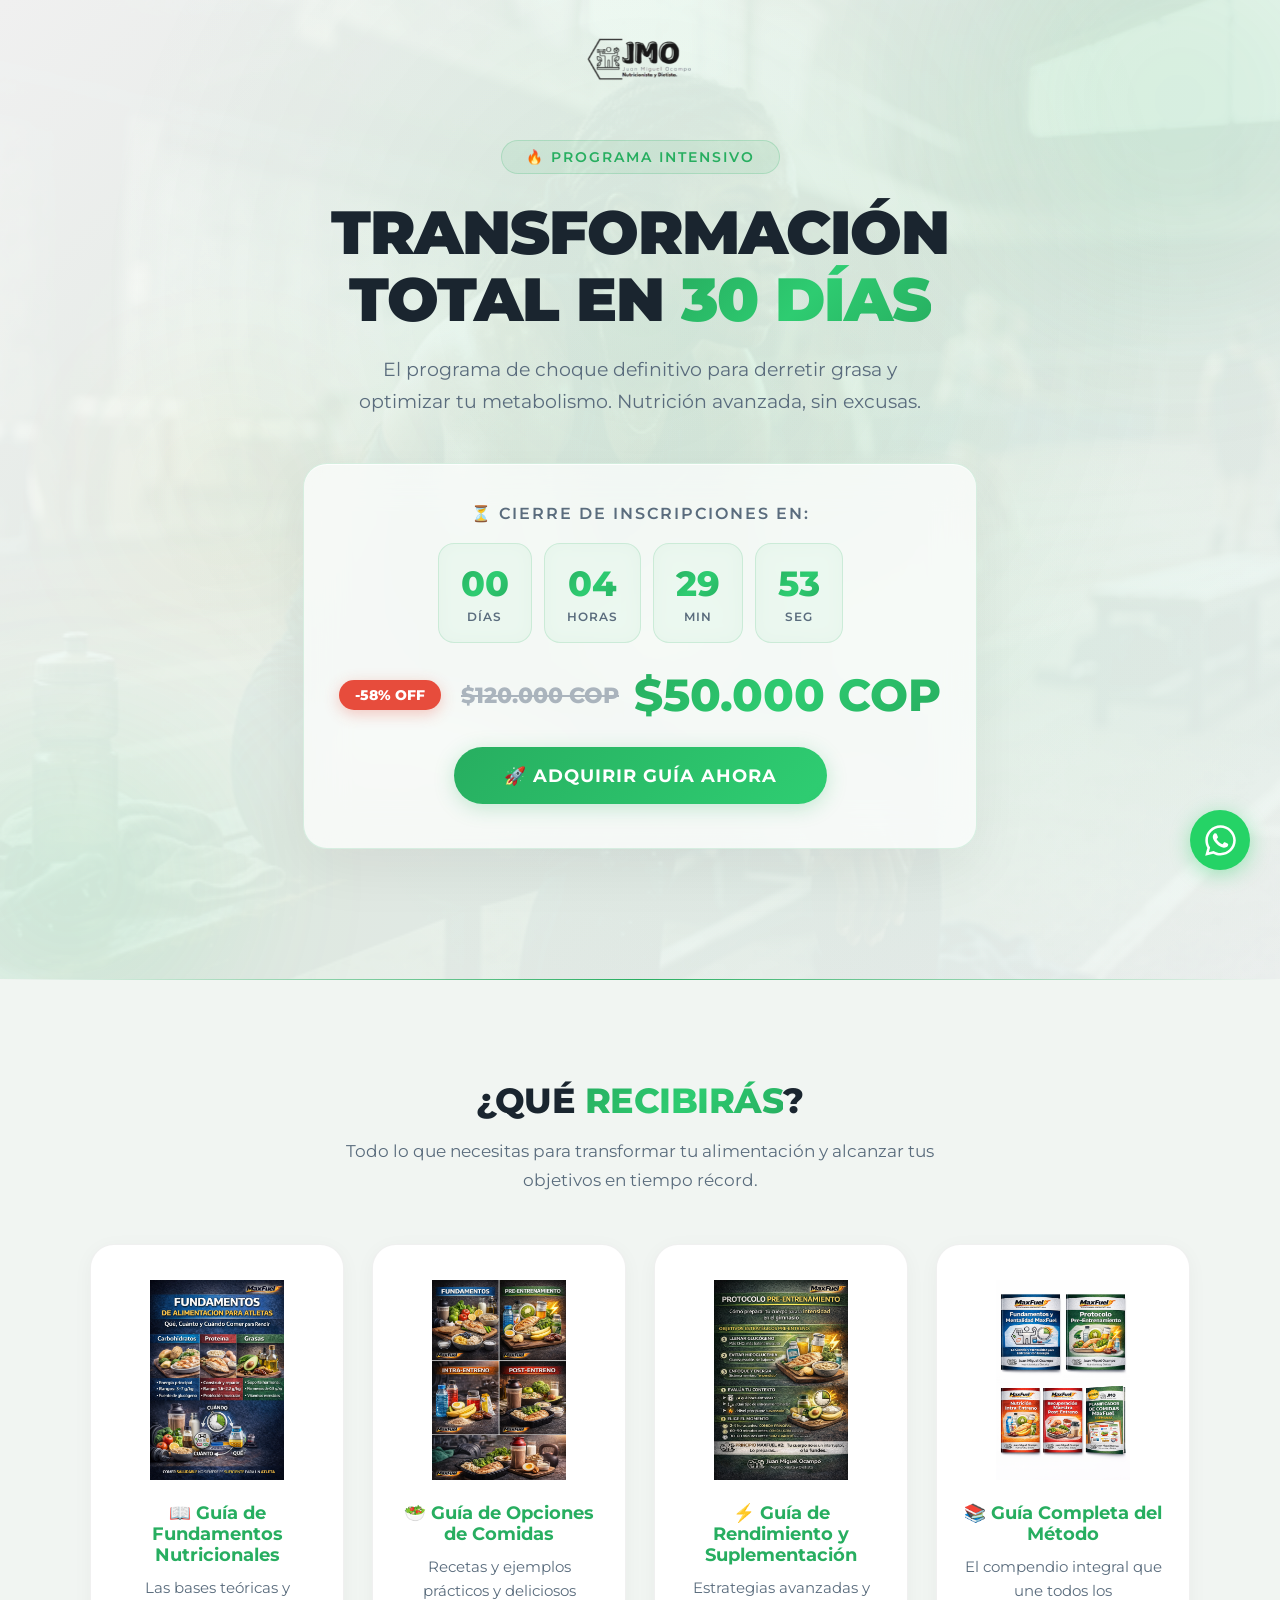
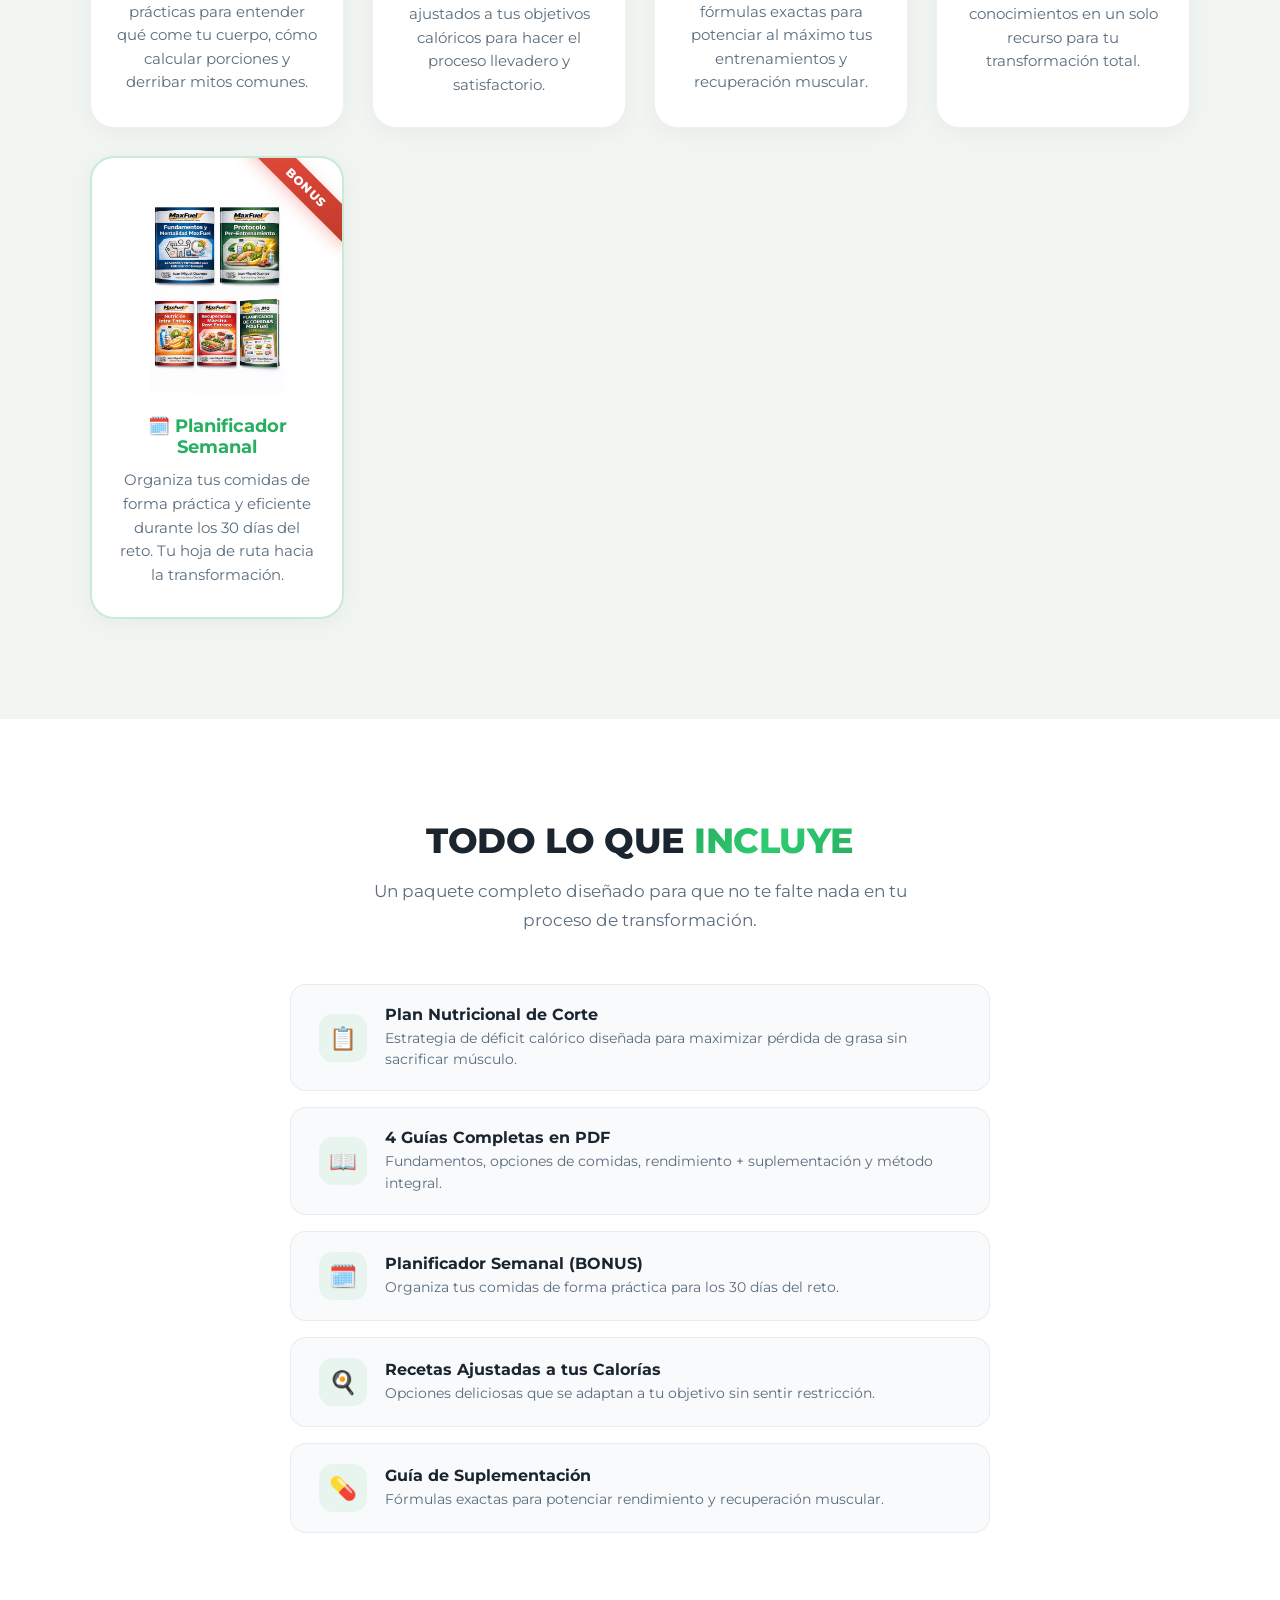
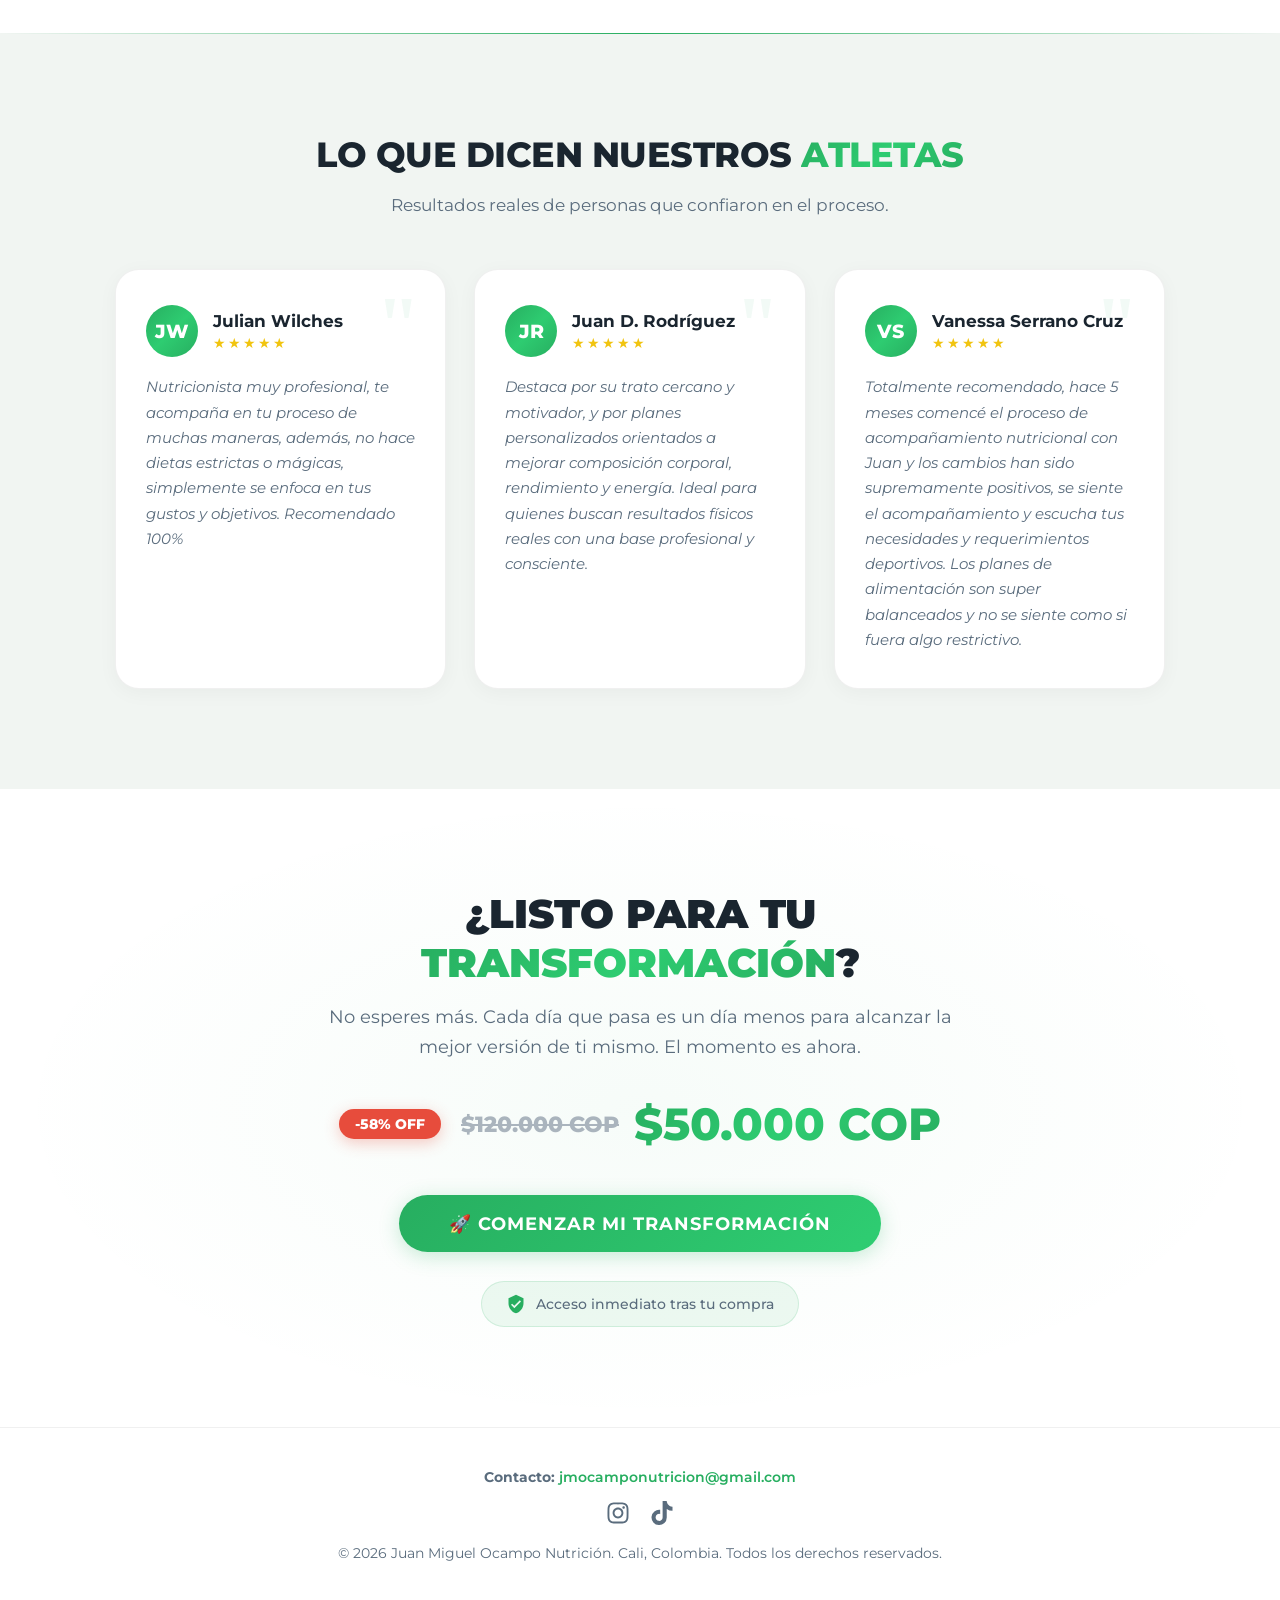
==== commit 6c3a53d4: "Add files via upload" ====
--- a/reto-30-dias.html
+++ b/reto-30-dias.html
@@ -913,7 +913,8 @@
             }
 
             .hero h1 {
-                font-size: 2.4rem;
+                font-size: 2.2rem;
+                letter-spacing: -0.5px;
             }
 
             .hero p {
@@ -921,31 +922,40 @@
             }
 
             .urgency {
-                padding: 25px 20px;
+                display: block;
+                width: 100%;
+                max-width: 100%;
+                padding: 25px 18px;
                 margin-bottom: 30px;
+                box-sizing: border-box;
             }
 
             .timer {
-                flex-wrap: wrap;
+                flex-wrap: nowrap;
                 gap: 8px;
+                justify-content: center;
             }
 
             .time-box {
-                padding: 12px 16px;
-                min-width: 70px;
+                padding: 12px 10px;
+                min-width: 60px;
+                flex: 1;
             }
 
             .time-box span {
-                font-size: 1.6rem;
+                font-size: 1.5rem;
             }
 
             .price-container {
                 gap: 10px;
+                flex-direction: column;
+                align-items: center;
             }
 
             .price-tag {
                 flex-direction: column;
                 gap: 5px;
+                align-items: center;
             }
 
             .new-price {
@@ -953,8 +963,14 @@
             }
 
             .btn {
-                padding: 14px 30px;
-                font-size: 1rem;
+                padding: 14px 24px;
+                font-size: 0.95rem;
+                width: 100%;
+                max-width: 320px;
+                display: block;
+                margin-left: auto;
+                margin-right: auto;
+                text-align: center;
             }
 
             .features {
@@ -973,12 +989,23 @@
                 grid-template-columns: 1fr;
             }
 
+            .testimonial-card {
+                padding: 25px 20px;
+            }
+
             .final-cta h2 {
                 font-size: 1.8rem;
             }
 
             .include-item {
-                padding: 16px 20px;
+                padding: 14px 16px;
+                gap: 14px;
+            }
+
+            .include-icon {
+                width: 42px;
+                height: 42px;
+                min-width: 42px;
             }
 
             .blob-1 {
@@ -993,6 +1020,83 @@
 
             .blob-3 {
                 display: none;
+            }
+        }
+
+        /* Pantallas muy pequeñas (≤ 480px) */
+        @media (max-width: 480px) {
+            .hero {
+                padding: 110px 12px 50px;
+            }
+
+            .hero h1 {
+                font-size: 1.9rem;
+            }
+
+            .hero-badge {
+                font-size: 0.75rem;
+                padding: 6px 16px;
+            }
+
+            .urgency {
+                padding: 20px 14px;
+            }
+
+            .timer {
+                gap: 6px;
+            }
+
+            .time-box {
+                padding: 10px 8px;
+                min-width: 50px;
+            }
+
+            .time-box span {
+                font-size: 1.3rem;
+            }
+
+            .time-label {
+                font-size: 0.65rem;
+            }
+
+            .section-title {
+                font-size: 1.6rem;
+            }
+
+            .section-subtitle {
+                font-size: 0.95rem;
+            }
+
+            .include-text h4 {
+                font-size: 0.92rem;
+            }
+
+            .include-text p {
+                font-size: 0.82rem;
+            }
+
+            .final-cta h2 {
+                font-size: 1.6rem;
+            }
+
+            .guarantee-badge {
+                font-size: 0.8rem;
+                padding: 10px 16px;
+                flex-wrap: wrap;
+                justify-content: center;
+                text-align: center;
+            }
+
+            .whatsapp-float {
+                width: 50px;
+                height: 50px;
+                bottom: 20px;
+                right: 20px;
+            }
+
+            .whatsapp-icon {
+                width: 28px;
+                height: 28px;
             }
         }
     </style>
